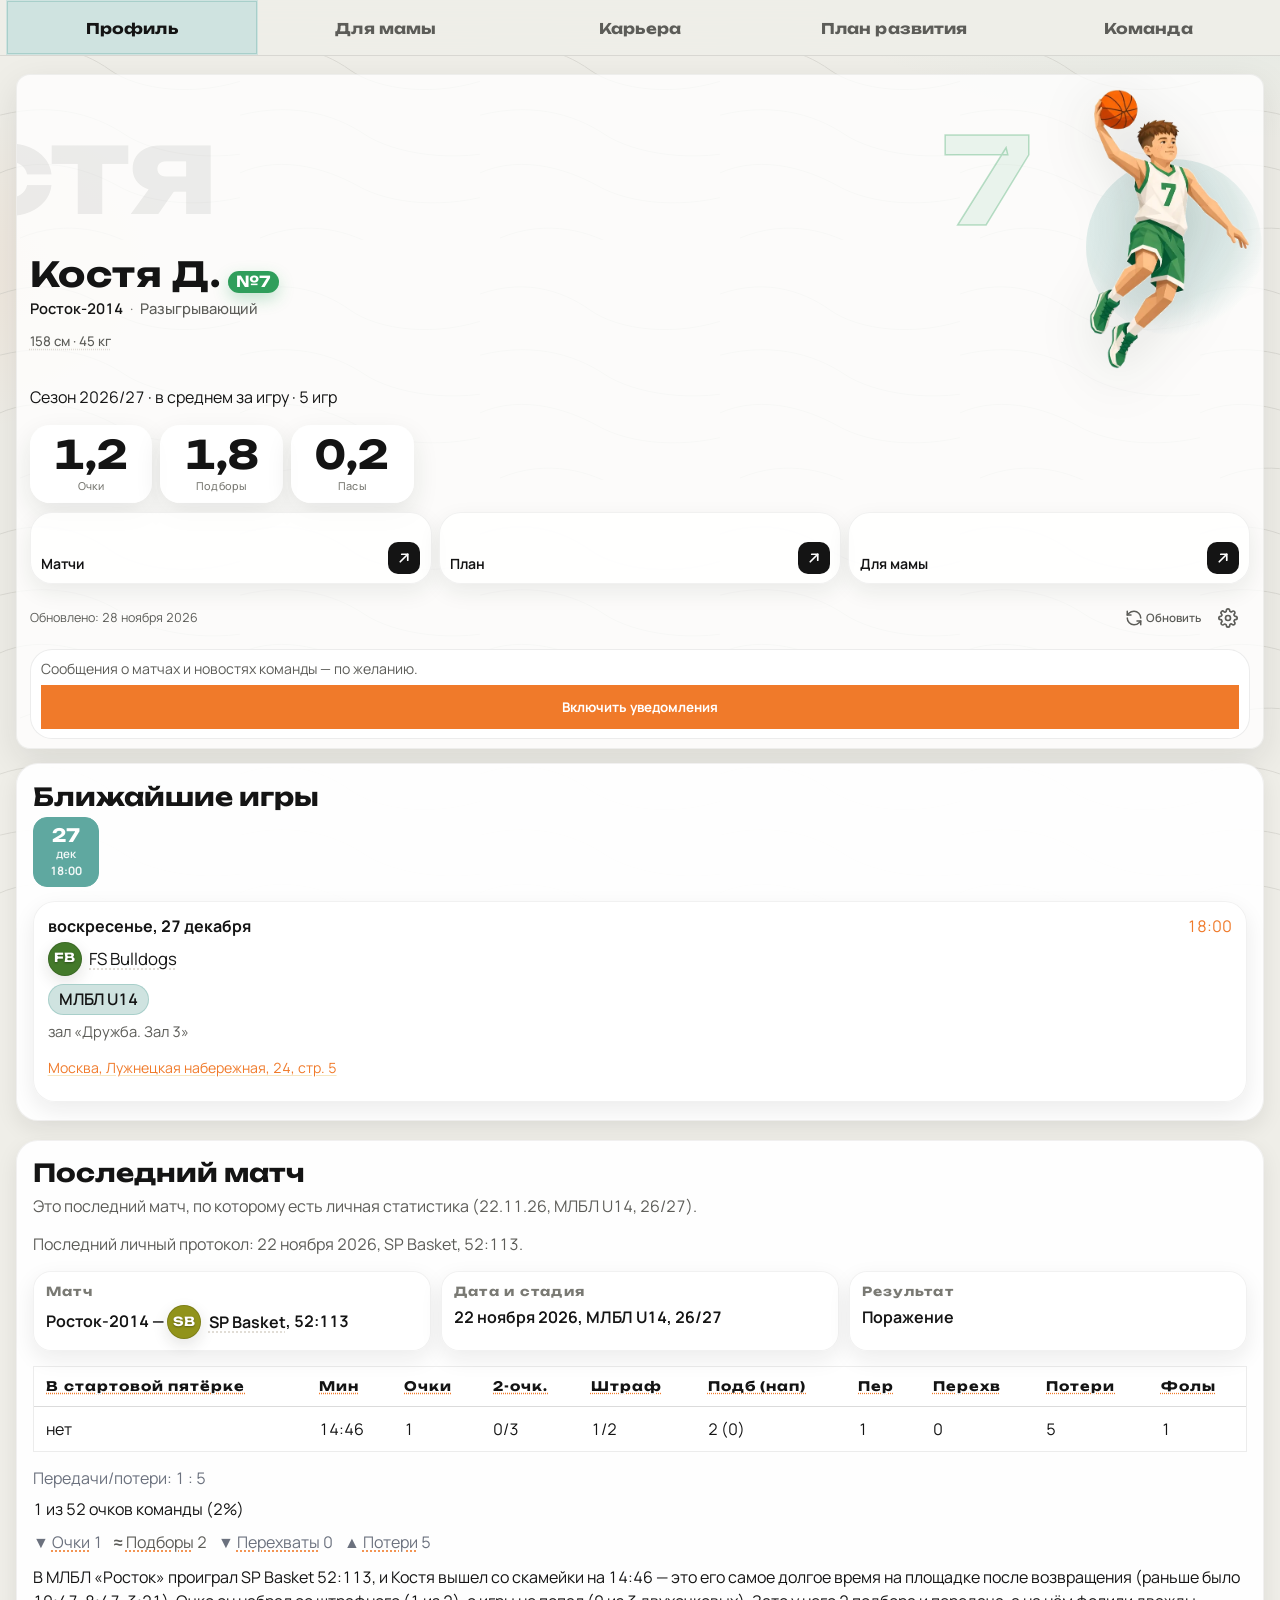
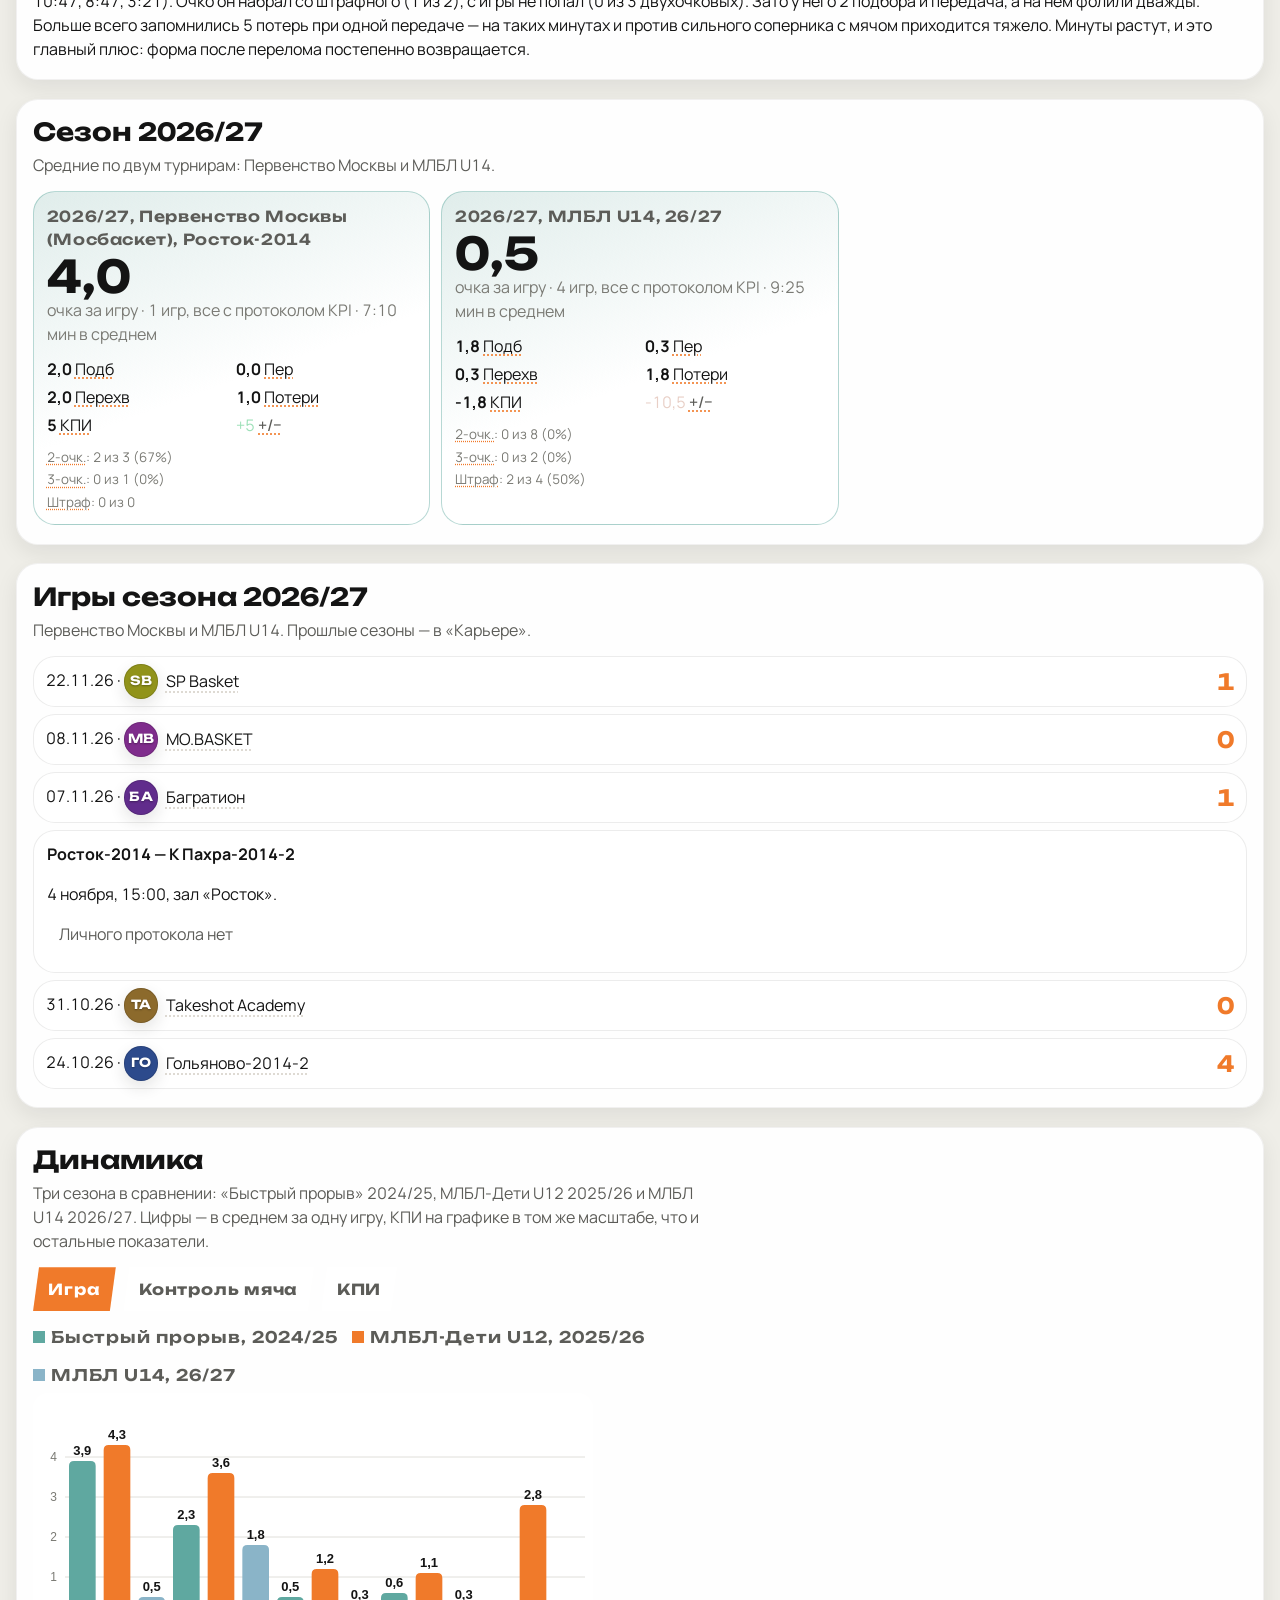
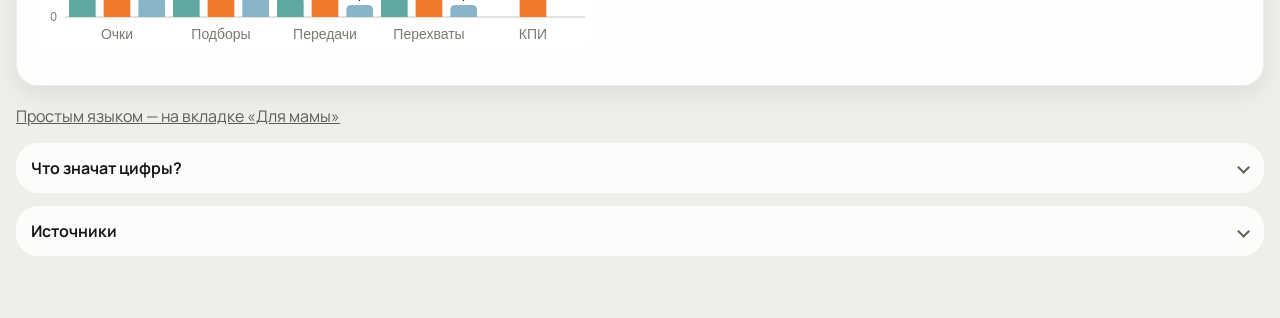
==== index.html @ 14287d19 "Правки карточки соперника: дедуп H2H, счёт общих соперников, UI сравнения Co-authored-by: workjobdub" ====
<!DOCTYPE html>
<html lang="ru">
<head>
  <meta charset="utf-8">
  <meta name="viewport" content="width=device-width, initial-scale=1">
  <meta name="description" content="Костя Д., разыгрывающий «Ростка-2014»: последний матч, сезон 2026/27 и статистика.">
  <meta name="theme-color" content="#efeee8">
  <link rel="manifest" href="manifest.json?v=2026-11-23-01">
  <link rel="icon" href="favicon.svg?v=2026-11-23-01" type="image/svg+xml">
  <link rel="icon" href="icon-v3-192.png?v=2026-11-23-01" type="image/png" sizes="192x192">
  <link rel="apple-touch-icon" href="apple-touch-icon-v3-180.png?v=2026-11-23-01">
  <meta name="mobile-web-app-capable" content="yes">
  <title>Костя Д. — профиль</title>
  <link rel="preload" href="fonts/fonts.css?v=2026-11-28-18" as="style">
  <link rel="stylesheet" href="fonts/fonts.css?v=2026-11-28-18">
  <link rel="stylesheet" href="styles.css?v=2026-11-28-18">
</head>
<body data-page="profile">
  <a class="skip" href="#content">К содержанию</a>
  <header class="topbar">
    <nav class="modes modes--pages" aria-label="Страницы">
      <a href="index.html" aria-current="page">Профиль</a>
      <a href="mama.html">Для мамы</a>
      <a href="career.html">Карьера</a>
      <a href="development.html">План развития</a>
      <a href="team.html">Команда</a>
    </nav>
  </header>
  <nav id="nav" aria-label="Разделы" hidden></nav>
  <main id="content">
    <p id="load-state" class="load-state">Загрузка…</p>
    <div id="app" class="wrap" hidden></div>
  </main>
  <nav class="tabbar tabbar--five" aria-label="Страницы">
    <a href="index.html" aria-current="page">
      <svg viewBox="0 0 24 24" aria-hidden="true"><circle cx="12" cy="8" r="3.25"></circle><path d="M5 19.2c1.35-3.1 3.7-4.6 7-4.6s5.65 1.5 7 4.6"></path></svg>
      <span>Профиль</span>
    </a>
    <a href="mama.html">
      <svg viewBox="0 0 24 24" aria-hidden="true"><path d="M12 19.2 10.9 18C6.4 14 3.8 11.6 3.8 8.7 3.8 6.4 5.6 4.6 7.9 4.6c1.3 0 2.6.6 3.4 1.6.8-1 2.1-1.6 3.4-1.6 2.3 0 4.1 1.8 4.1 4.1 0 2.9-2.6 5.3-7.1 9.3L12 19.2z"></path></svg>
      <span>Для мамы</span>
    </a>
    <a href="career.html">
      <svg viewBox="0 0 24 24" aria-hidden="true"><path d="M4 19V5"></path><path d="M4 19h16"></path><path d="M8 15.2 11.1 12l2.5 2.1L19 8.2"></path></svg>
      <span>Карьера</span>
    </a>
    <a href="development.html">
      <svg viewBox="0 0 24 24" aria-hidden="true"><path d="M4 20V4"></path><path d="M4 20h16"></path><path d="M8 17 12 6l4 11"></path><path d="M10.5 12h3"></path></svg>
      <span>План</span>
    </a>
    <a href="team.html">
      <svg viewBox="0 0 24 24" aria-hidden="true"><circle cx="9" cy="8" r="2.5"></circle><circle cx="16.2" cy="9" r="2"></circle><path d="M3.8 18.6c.9-2.5 2.7-3.7 5.2-3.7s4.3 1.2 5.2 3.7"></path><path d="M14.2 14.8c1.5-.2 2.8.4 3.7 1.7"></path></svg>
      <span>Команда</span>
    </a>
  </nav>
  <button type="button" class="to-top" id="to-top" hidden>Наверх</button>
  <noscript>Чтобы собрать страницу из data.json, нужен JavaScript.</noscript>
  <script src="https://cdn.onesignal.com/sdks/web/v16/OneSignalSDK.page.js" defer></script>
  <script src="app.js?v=2026-11-28-18" defer></script>
</body>
</html>
---- fonts/fonts.css ----
/* Manrope + Unbounded — кириллица и латиница, локально для офлайна */
@font-face {
  font-family: "Manrope";
  font-style: normal;
  font-weight: 400 700;
  font-display: swap;
  src: url("./xn7gYHE41ni1AdIRggOxSuXd.woff2") format("woff2");
  unicode-range: U+0301, U+0400-045F, U+0490-0491, U+04B0-04B1, U+2116;
}

@font-face {
  font-family: "Manrope";
  font-style: normal;
  font-weight: 400 700;
  font-display: swap;
  src: url("./xn7gYHE41ni1AdIRggexSg.woff2") format("woff2");
  unicode-range: U+0000-00FF, U+0131, U+0152-0153, U+02BB-02BC, U+02C6, U+02DA, U+02DC, U+0304, U+0308, U+0329, U+2000-206F, U+20AC, U+2122, U+2191, U+2193, U+2212, U+2215, U+FEFF, U+FFFD;
}

@font-face {
  font-family: "Unbounded";
  font-style: normal;
  font-weight: 600 700;
  font-display: swap;
  src: url("./Yq6W-LOTXCb04q32xlpwv8ZfrxE.woff2") format("woff2");
  unicode-range: U+0301, U+0400-045F, U+0490-0491, U+04B0-04B1, U+2116;
}

@font-face {
  font-family: "Unbounded";
  font-style: normal;
  font-weight: 600 700;
  font-display: swap;
  src: url("./Yq6W-LOTXCb04q32xlpwu8Zf.woff2") format("woff2");
  unicode-range: U+0000-00FF, U+0131, U+0152-0153, U+02BB-02BC, U+02C6, U+02DA, U+02DC, U+0304, U+0308, U+0329, U+2000-206F, U+20AC, U+2122, U+2191, U+2193, U+2212, U+2215, U+FEFF, U+FFFD;
}
---- fonts/fonts.css ----
/* Manrope + Unbounded — кириллица и латиница, локально для офлайна */
@font-face {
  font-family: "Manrope";
  font-style: normal;
  font-weight: 400 700;
  font-display: swap;
  src: url("./xn7gYHE41ni1AdIRggOxSuXd.woff2") format("woff2");
  unicode-range: U+0301, U+0400-045F, U+0490-0491, U+04B0-04B1, U+2116;
}

@font-face {
  font-family: "Manrope";
  font-style: normal;
  font-weight: 400 700;
  font-display: swap;
  src: url("./xn7gYHE41ni1AdIRggexSg.woff2") format("woff2");
  unicode-range: U+0000-00FF, U+0131, U+0152-0153, U+02BB-02BC, U+02C6, U+02DA, U+02DC, U+0304, U+0308, U+0329, U+2000-206F, U+20AC, U+2122, U+2191, U+2193, U+2212, U+2215, U+FEFF, U+FFFD;
}

@font-face {
  font-family: "Unbounded";
  font-style: normal;
  font-weight: 600 700;
  font-display: swap;
  src: url("./Yq6W-LOTXCb04q32xlpwv8ZfrxE.woff2") format("woff2");
  unicode-range: U+0301, U+0400-045F, U+0490-0491, U+04B0-04B1, U+2116;
}

@font-face {
  font-family: "Unbounded";
  font-style: normal;
  font-weight: 600 700;
  font-display: swap;
  src: url("./Yq6W-LOTXCb04q32xlpwu8Zf.woff2") format("woff2");
  unicode-range: U+0000-00FF, U+0131, U+0152-0153, U+02BB-02BC, U+02C6, U+02DA, U+02DC, U+0304, U+0308, U+0329, U+2000-206F, U+20AC, U+2122, U+2191, U+2193, U+2212, U+2215, U+FEFF, U+FFFD;
}
---- styles.css ----
:root {
  --bg: #efeee8;
  --bg-2: #e6e5df;
  --ink: #141414;
  --muted: #5c5c58;
  --dim: #7a7a74;
  --line: rgba(20, 20, 20, 0.1);
  --card: rgba(255, 255, 255, 0.82);
  --card-2: rgba(255, 255, 255, 0.92);
  --teal: #5fa8a0;
  --teal-soft: #cfe3e0;
  --gold: #f07a2a;
  --gold-2: #f07a2a;
  --gold-deep: #d96818;
  --glow: rgba(240, 122, 42, 0.22);
  --silver: #8a8a84;
  --good: #2f9d7a;
  --work: #d64545;
  --bar: 44px;
  --nav-h: 44px;
  --tap: 44px;
  --sticky: var(--bar);
  --radius-sm: 10px;
  --radius-md: 14px;
  --radius-lg: 18px;
  --radius-pill: 999px;
  --display: "Unbounded", "Manrope", sans-serif;
  --font: "Manrope", system-ui, sans-serif;
  --cut: none;
  --ease-out: cubic-bezier(0.22, 1, 0.36, 1);
  --shadow-card: 0 12px 36px rgba(30, 30, 28, 0.1);
  --shadow-soft: 0 8px 22px rgba(30, 30, 28, 0.08);
  --glass: rgba(255, 255, 255, 0.78);
  --radius-xl: 22px;
}

* { box-sizing: border-box; }

html {
  scroll-behavior: smooth;
  scroll-padding-top: calc(var(--sticky) + 8px);
  background-color: var(--bg);
}

body {
  position: relative;
  z-index: 0;
  margin: 0;
  background-color: var(--bg);
  color: var(--ink);
  font-family: var(--font);
  font-size: 16px;
  font-variant-numeric: tabular-nums;
  line-height: 1.5;
}

::selection { background: rgba(95, 168, 160, 0.35); }

:focus-visible {
  outline: 2px solid var(--gold);
  outline-offset: 2px;
}

.skip {
  position: absolute;
  width: 1px;
  height: 1px;
  padding: 0;
  margin: -1px;
  overflow: hidden;
  clip: rect(0, 0, 0, 0);
  white-space: nowrap;
  border: 0;
}

.skip:focus {
  left: 0.6rem;
  top: 0.6rem;
  width: auto;
  height: auto;
  margin: 0;
  clip: auto;
  overflow: visible;
  background: #111;
  color: var(--ink);
  padding: 0.4rem 0.7rem;
  z-index: 40;
}

.topbar {
  position: sticky;
  top: 0;
  z-index: 30;
  display: flex;
  align-items: stretch;
  justify-content: stretch;
  flex-wrap: nowrap;
  gap: 0;
  height: var(--bar);
  min-height: var(--bar);
  padding: 0 0.35rem;
  background: rgba(239, 238, 232, 0.94);
  border-bottom: 1px solid var(--line);
  transition: transform 180ms ease;
}

.topbar.is-hidden { transform: translateY(-100%); }

.brand {
  display: inline-flex;
  align-items: center;
  align-self: stretch;
  gap: 0.35rem;
  flex: 1 1 auto;
  min-width: 0;
  color: var(--ink);
  font-family: var(--display);
  font-size: 0.95rem;
  font-weight: 700;
  letter-spacing: 0.03em;
  text-decoration: none;
  text-transform: none;
  white-space: nowrap;
}

#brand-name {
  overflow: hidden;
  text-overflow: ellipsis;
}

.brand-logo {
  height: 2.15rem;
  width: auto;
  max-width: min(9.5rem, 46vw);
  flex: 0 0 auto;
  display: block;
  object-fit: contain;
}

.player-logo {
  flex: 0 0 auto;
  align-self: flex-start;
}

.player-logo img {
  display: block;
  width: min(11.5rem, 72vw);
  height: auto;
  object-fit: contain;
}

.modes {
  display: flex;
  flex: 0 0 auto;
  gap: 0.3rem;
}

.modes--pages {
  flex: 1 1 auto;
  width: 100%;
  min-width: 0;
  gap: 0.12rem;
}

.modes a {
  color: var(--muted);
  font-family: var(--display);
  font-size: 0.85rem;
  font-weight: 700;
  letter-spacing: 0.03em;
  line-height: var(--bar);
  text-decoration: none;
  text-transform: none;
  display: block;
  min-width: var(--tap);
  padding: 0 0.38rem;
  text-align: center;
  white-space: nowrap;
  border: 1px solid transparent;
}

.modes a[aria-current="page"] {
  color: #1a1408;
  background: linear-gradient(180deg, #f6e2a8, #d7a441);
  clip-path: polygon(8px 0, 100% 0, calc(100% - 8px) 100%, 0 100%);
}

.modes.modes--pages a {
  flex: 1 1 0;
  min-width: 0;
  padding: 0 0.1rem;
  font-size: clamp(0.62rem, 2.85vw, 0.85rem);
  letter-spacing: 0.01em;
  overflow: hidden;
  text-overflow: ellipsis;
}

#nav {
  position: sticky;
  top: var(--bar);
  z-index: 25;
  display: flex;
  gap: 0.1rem;
  height: 0;
  min-height: 0;
  min-width: 0;
  padding: 0 0.35rem;
  overflow: hidden;
  opacity: 0;
  pointer-events: none;
  background: rgba(7, 8, 12, 0.94);
  border-bottom: 0 solid var(--line);
  scrollbar-width: none;
  mask-image: linear-gradient(90deg, transparent, #000 14px, #000 calc(100% - 14px), transparent);
  transition: height 180ms ease, opacity 180ms ease;
}

#nav.is-shown {
  height: var(--nav-h);
  opacity: 1;
  pointer-events: auto;
  overflow-x: auto;
  border-bottom-width: 1px;
}

body.header-hidden #nav.is-shown { top: 0; }

#nav[hidden] { display: none !important; }

#nav::-webkit-scrollbar { display: none; }

#nav a {
  flex: 0 0 auto;
  color: var(--dim);
  text-decoration: none;
  font-family: var(--display);
  font-size: 0.85rem;
  font-weight: 600;
  letter-spacing: 0.04em;
  line-height: var(--nav-h);
  min-height: var(--nav-h);
  text-transform: none;
  padding: 0 0.45rem;
}

#nav a:hover { color: var(--ink); }

#nav a.active {
  color: var(--gold-2);
  box-shadow: inset 0 -2px 0 var(--gold);
}

.wrap {
  max-width: 1100px;
  margin: 0 auto;
  padding: 1.1rem 1rem 3rem;
}

.load-state {
  max-width: 1100px;
  margin: 2rem auto;
  padding: 0 1rem;
  color: var(--muted);
}

.load-state.error { color: #ffb089; }

.load-state[hidden] {
  display: none !important;
}

.player-card {
  position: relative;
  margin-bottom: 0.9rem;
  padding: 1.35rem 1.25rem 1.25rem;
  background:
    linear-gradient(135deg, rgba(232, 184, 74, 0.16), transparent 32%),
    linear-gradient(180deg, #232833 0%, #12151c 100%);
  border: 1px solid var(--line);
  clip-path: var(--cut);
  box-shadow: 0 18px 40px rgba(0, 0, 0, 0.35);
}

.kicker {
  margin: 0 0 0.7rem;
  color: var(--gold-2);
  font-family: var(--display);
  font-size: 0.85rem;
  font-weight: 700;
  letter-spacing: 0.16em;
  text-transform: none;
}

.player-card-main {
  display: flex;
  align-items: center;
  gap: 1.15rem;
}

.shield {
  flex: 0 0 auto;
  width: 6.4rem;
  min-height: 7.1rem;
  display: flex;
  flex-direction: column;
  align-items: center;
  justify-content: center;
  padding: 0.6rem 0.4rem;
  background:
    radial-gradient(circle at 50% 0%, rgba(243, 217, 138, 0.45), transparent 55%),
    linear-gradient(180deg, #3a311c, #17140e 70%);
  border: 1px solid var(--gold);
  clip-path: polygon(50% 0, 100% 16%, 100% 78%, 50% 100%, 0 78%, 0 16%);
}

.shield strong {
  font-family: var(--display);
  font-size: 2.7rem;
  line-height: 0.85;
  letter-spacing: -0.03em;
  color: var(--gold-2);
}

.shield em {
  margin-top: 0.35rem;
  color: var(--muted);
  font-family: var(--display);
  font-size: 0.78rem;
  font-style: normal;
  font-weight: 700;
  letter-spacing: 0.08em;
  text-transform: none;
  text-align: center;
}

.player-card h1,
.block h2,
.meter-block h3,
.panel h3,
.season-card p,
.kpi span {
  font-family: var(--display);
}

.player-card h1 {
  margin: 0 0 0.35rem;
  font-size: clamp(2.6rem, 8vw, 4.6rem);
  line-height: 0.9;
  letter-spacing: 0.02em;
  text-transform: none;
}

.hero-meta {
  display: flex;
  flex-wrap: wrap;
  align-items: center;
  gap: 0.6rem;
  margin: 0 0 0.7rem;
}

.chip {
  display: inline-flex;
  padding: 0.15rem 0.65rem;
  background: linear-gradient(180deg, #f6e2a8, #d7a441);
  color: #1a1408;
  font-family: var(--display);
  font-weight: 700;
  letter-spacing: 0.06em;
  text-transform: none;
  clip-path: polygon(8px 0, 100% 0, calc(100% - 8px) 100%, 0 100%);
}

.pos {
  color: var(--gold-2);
  font-family: var(--display);
  font-weight: 700;
  letter-spacing: 0.08em;
  text-transform: none;
}

.summary { margin: 0; max-width: 40rem; color: var(--muted); }

.card-link {
  display: flex;
  flex-wrap: wrap;
  gap: 0.35rem 1rem;
  margin: 0.85rem 0 0;
}

.card-link a,
.source-card {
  color: var(--gold-2);
}

.card-link a {
  display: inline-flex;
  align-items: center;
  min-height: var(--tap);
  font-family: var(--display);
  font-weight: 700;
  letter-spacing: 0.08em;
  text-decoration: none;
  text-transform: none;
}

.card-link a:hover,
.card-link button:hover { color: white; }

.card-link button {
  display: inline-flex;
  align-items: center;
  min-height: var(--tap);
  padding: 0;
  border: 0;
  background: transparent;
  color: var(--gold-2);
  font-family: var(--display);
  font-weight: 700;
  letter-spacing: 0.08em;
  text-transform: none;
  cursor: pointer;
}

.block {
  margin: 0.85rem 0;
  padding: 1.05rem 1rem 1.15rem;
  background: linear-gradient(180deg, rgba(255, 255, 255, 0.025), transparent 30%), var(--card);
  border: 1px solid rgba(232, 184, 74, 0.16);
  clip-path: var(--cut);
  scroll-margin-top: calc(var(--sticky) + 8px);
}

.block h2 {
  display: flex;
  align-items: center;
  gap: 0.5rem;
  margin: 0 0 0.35rem;
  font-size: 1.55rem;
  font-weight: 700;
  letter-spacing: 0.06em;
  line-height: 1;
  text-transform: none;
}

.block h2::before {
  content: "";
  width: 0.45rem;
  height: 1rem;
  background: var(--gold);
  clip-path: polygon(0 0, 100% 0, 70% 100%, 0 100%);
}

.caption { margin: 0 0 0.9rem; color: var(--muted); }

.facts,
.bio-strip {
  display: grid;
  grid-template-columns: repeat(auto-fit, minmax(210px, 1fr));
  gap: 0.6rem;
  margin: 0 0 0.9rem;
  padding: 0;
  list-style: none;
}

.fact,
.bio-strip li {
  min-width: 0;
  margin: 0;
  padding: 0.7rem 0.75rem;
  background: rgba(255, 255, 255, 0.94);
  border: 1px solid rgba(20, 20, 20, 0.06);
  border-radius: 18px;
  box-shadow: var(--shadow-soft);
}

.fact dd,
.bio-strip strong { overflow-wrap: break-word; }

@media (max-width: 600px) {
  .facts,
  .bio-strip {
    grid-template-columns: 1fr 1fr;
    gap: 0.45rem;
  }

  .fact.is-wide,
  .bio-strip li.is-wide {
    grid-column: 1 / -1;
  }
}

.fact dt,
.bio-strip span,
.kpi span,
.season-card span,
.season-card small {
  color: var(--dim);
}

.fact dt,
.bio-strip span {
  display: block;
  margin: 0 0 0.2rem;
  font-family: var(--display);
  font-size: 0.78rem;
  font-weight: 700;
  letter-spacing: 0.1em;
  text-transform: none;
}

.fact dd,
.bio-strip strong {
  margin: 0.15rem 0 0;
  color: var(--ink);
  font-weight: 650;
}

.prose p { margin: 0.7rem 0 0; }

.kpi-grid {
  display: grid;
  grid-template-columns: repeat(4, 1fr);
  gap: 0.65rem;
}

.kpi {
  min-height: 8.2rem;
  padding: 0.85rem 0.8rem 0.75rem;
  background: rgba(255, 255, 255, 0.94);
  border: 1px solid rgba(20, 20, 20, 0.06);
  border-radius: var(--radius-xl);
  box-shadow: var(--shadow-soft);
}

.kpi b {
  display: block;
  color: var(--ink);
  font-family: var(--display);
  font-size: 2.7rem;
  font-weight: 700;
  line-height: 0.85;
  letter-spacing: -0.03em;
}

.kpi span {
  display: block;
  margin-top: 0.45rem;
  font-size: 0.78rem;
  font-weight: 700;
  letter-spacing: 0.1em;
  text-transform: none;
}

.kpi small {
  display: block;
  margin-top: 0.35rem;
  color: var(--muted);
  font-size: 0.82rem;
}

.season-grid {
  display: grid;
  grid-template-columns: repeat(3, 1fr);
  gap: 0.7rem;
}

.meter-grid {
  display: grid;
  grid-template-columns: 1fr 1fr;
  gap: 0.7rem;
}

.season-card {
  padding: 0.85rem 0.8rem;
  background: rgba(255, 255, 255, 0.94);
  border: 1px solid rgba(20, 20, 20, 0.06);
}

.season-card.is-current { border-color: var(--gold); }

.season-card p {
  margin: 0;
  color: var(--muted);
  font-size: 0.95rem;
  letter-spacing: 0.04em;
  text-transform: none;
}

.season-card strong {
  display: block;
  margin: 0.35rem 0 0.15rem;
  color: var(--gold-2);
  font-family: var(--display);
  font-size: 2.8rem;
  line-height: 0.85;
}

.season-card ul {
  display: grid;
  grid-template-columns: 1fr 1fr;
  gap: 0.25rem 0.6rem;
  margin: 0.7rem 0;
  padding: 0;
  list-style: none;
}

.season-card li b { color: var(--ink); }

.season-card small { display: block; line-height: 1.35; }

.meter-block {
  padding: 0.75rem 0.75rem 0.85rem;
  background: rgba(255, 255, 255, 0.94);
  border: 1px solid rgba(20, 20, 20, 0.06);
}

.meter-block h3 {
  margin: 0 0 0.55rem;
  font-size: 1rem;
  letter-spacing: 0.1em;
  text-transform: none;
}

.meter-line {
  display: grid;
  grid-template-columns: minmax(0, 1.4fr) minmax(0, 1.6fr) auto;
  gap: 0.4rem;
  align-items: center;
  margin: 0.35rem 0;
  font-size: 0.78rem;
}

.meter-line span:first-child {
  color: var(--muted);
  overflow: hidden;
  text-overflow: ellipsis;
  white-space: nowrap;
}

.meter {
  height: 0.45rem;
  background: #2a2f3a;
}

.meter span {
  display: block;
  height: 100%;
  background: linear-gradient(90deg, #8d93a1, #d5d8e0);
}

.meter.is-current span { background: linear-gradient(90deg, #a97828, var(--gold-2)); }

.meter-line b {
  min-width: 2.2rem;
  color: var(--gold-2);
  font-family: var(--display);
  font-size: 1rem;
  text-align: right;
}

.table-scroll,
.chart-scroll {
  max-width: 100%;
  overflow-x: auto;
  margin: 0.2rem 0 0.85rem;
  -webkit-overflow-scrolling: touch;
}

.table-scroll {
  border: 1px solid rgba(232, 184, 74, 0.16);
}

table {
  width: max-content;
  min-width: 100%;
  border-collapse: collapse;
}

th,
td {
  padding: 0.62rem 0.78rem;
  border-bottom: 1px solid rgba(20, 20, 20, 0.08);
  text-align: left;
  white-space: nowrap;
  font-variant-numeric: tabular-nums;
}

th {
  background: rgba(255, 255, 255, 0.94);
  color: var(--ink);
  font-family: var(--display);
  font-size: 0.82rem;
  font-weight: 700;
  letter-spacing: 0.08em;
  text-transform: none;
}

tbody tr:last-child td { border-bottom: 0; }

tbody tr:nth-child(even):not(.highlight) { background: rgba(95, 168, 160, 0.06); }

tbody tr.highlight {
  background: rgba(232, 184, 74, 0.12);
  font-weight: 700;
}

tbody tr.highlight td:first-child { box-shadow: inset 3px 0 0 var(--gold); }

tbody tr:hover { background: rgba(95, 168, 160, 0.08); }

.match-list { display: grid; gap: 0.65rem; margin-bottom: 0.95rem; }

.match-row {
  display: flex;
  justify-content: space-between;
  align-items: center;
  gap: 0.8rem;
  padding: 0.85rem 0.95rem;
  border: 1px solid var(--line);
  background: rgba(255, 255, 255, 0.94);
}

.match-row h3 {
  margin: 0;
  font-family: var(--display);
  font-size: 1.25rem;
  font-weight: 700;
  letter-spacing: 0.03em;
  text-transform: none;
}

.match-row p { margin: 0.15rem 0 0; color: var(--muted); }

.status {
  flex: 0 0 auto;
  padding: 0.28rem 0.6rem;
  border: 1px solid var(--line);
  color: var(--gold-2);
  font-family: var(--display);
  font-size: 0.85rem;
  font-weight: 700;
  letter-spacing: 0.06em;
  text-transform: none;
}

.segmented {
  display: flex;
  flex-wrap: nowrap;
  gap: 0.5rem;
  max-width: 100%;
  margin: 0.2rem 0 0.85rem;
  overflow-x: auto;
  scroll-snap-type: x mandatory;
  scrollbar-width: none;
  -webkit-overflow-scrolling: touch;
}

.segmented::-webkit-scrollbar { display: none; }

.segmented button {
  border: 1px solid rgba(255, 255, 255, 0.08);
  background: rgba(255, 255, 255, 0.94);
  color: var(--muted);
  font-family: var(--display);
  font-size: 0.95rem;
  font-weight: 700;
  letter-spacing: 0.05em;
  text-transform: none;
  min-height: var(--tap);
  padding: 0 0.9rem;
  cursor: pointer;
  flex: 0 0 auto;
  scroll-snap-align: start;
}

.segmented button[aria-pressed="true"] {
  border-color: var(--gold);
  background: linear-gradient(180deg, rgba(243, 217, 138, 0.2), rgba(232, 184, 74, 0.05));
  color: var(--gold-2);
}

.chart-scroll svg {
  display: block;
  width: auto;
  max-width: 100%;
  height: auto;
  font-variant-numeric: tabular-nums;
}

.chart-scroll svg.groups { max-width: 560px; }

.legend {
  display: flex;
  flex-wrap: wrap;
  gap: 0.9rem;
  margin: 0 0 0.35rem;
  padding: 0;
  list-style: none;
  color: var(--muted);
  font-family: var(--display);
  letter-spacing: 0.06em;
  text-transform: none;
}

.legend li { display: inline-flex; align-items: center; gap: 0.35rem; }

.swatch { width: 0.75rem; height: 0.75rem; }

.split {
  display: grid;
  grid-template-columns: 1fr 1fr;
  gap: 0.75rem;
}

.panel {
  margin: 0;
  padding: 0.9rem 0.95rem 0.75rem;
  border: 1px solid transparent;
}

.panel.good {
  background: rgba(207, 227, 224, 0.55);
  border-color: rgba(95, 168, 160, 0.35);
  border-radius: var(--radius-xl);
  color: var(--ink);
}

.panel.work {
  background: rgba(255, 237, 220, 0.78);
  border-color: rgba(240, 122, 42, 0.28);
  border-radius: var(--radius-xl);
  color: var(--ink);
}

.panel h3 {
  margin: 0 0 0.45rem;
  font-size: 1.15rem;
  letter-spacing: 0.08em;
  text-transform: none;
}

.panel.good h3 { color: var(--good); }

.panel.work h3 { color: var(--work); }

.panel ul,
.badges { margin: 0; padding: 0; list-style: none; }

.panel li,
.badges li {
  position: relative;
  margin: 0.45rem 0;
  padding-left: 1rem;
  overflow-wrap: break-word;
  color: var(--ink);
}

.panel li::before,
.badges li::before {
  content: "";
  position: absolute;
  left: 0;
  top: 0.55rem;
  width: 0.4rem;
  height: 0.4rem;
  background: var(--good);
  transform: rotate(45deg);
}

.panel.work li::before,
.panel.work .badges li::before { background: var(--work); }

.callout {
  margin-top: 0.85rem;
  padding: 0.9rem 1rem;
  border-left: 3px solid var(--gold);
  background: rgba(232, 184, 74, 0.08);
}

.callout-lead {
  margin: 0 0 0.75rem;
  padding: 0.75rem 0.9rem;
  color: var(--muted);
  font-family: var(--font);
  font-size: 0.95rem;
  font-weight: 400;
  line-height: 1.45;
  letter-spacing: 0;
  text-transform: none;
  background: rgba(255, 237, 220, 0.65);
  border: 1px solid rgba(240, 122, 42, 0.18);
  border-radius: 16px;
}

.callout p:last-child { margin: 0; }

.callout p + p { margin-top: 0.45rem; }

.player-card .callout { margin-top: 1rem; }

.reviews { display: grid; gap: 0.65rem; margin-bottom: 0.65rem; }

.review {
  padding: 0.85rem 0.95rem;
  background: rgba(255, 255, 255, 0.94);
  border-left: 3px solid var(--gold);
}

.review h3 {
  margin: 0;
  font-family: var(--display);
  font-size: 1.28rem;
  letter-spacing: 0.03em;
  text-transform: none;
}

.review p { margin: 0.4rem 0 0; }

.plus span {
  color: var(--good);
  font-weight: 700;
}

.news-links {
  display: flex;
  flex-wrap: wrap;
  gap: 0.35rem 1rem;
  margin: 0 0 0.85rem;
}

.news-links a,
.news-card a {
  display: inline-flex;
  align-items: center;
  min-height: var(--tap);
  color: var(--gold-2);
  font-family: var(--display);
  font-weight: 700;
  letter-spacing: 0.06em;
  text-decoration: none;
  text-transform: none;
}

.news-links a:hover,
.news-card a:hover { color: white; }

.news-list { display: grid; gap: 0.65rem; }

.news-card {
  padding: 0.9rem 0.95rem;
  background: rgba(255, 255, 255, 0.94);
  border: 1px solid rgba(20, 20, 20, 0.06);
}

.news-meta {
  display: flex;
  flex-wrap: wrap;
  align-items: center;
  gap: 0.55rem;
  margin: 0;
  color: var(--dim);
  font-size: 0.88rem;
}

.tag {
  display: inline-block;
  padding: 0.05rem 0.45rem;
  background: rgba(232, 184, 74, 0.16);
  color: var(--gold-2);
  font-family: var(--display);
  font-size: 0.78rem;
  font-weight: 700;
  letter-spacing: 0.08em;
  text-transform: none;
}

.news-card h3 {
  margin: 0.4rem 0 0.2rem;
  font-family: var(--display);
  font-size: 1.4rem;
  letter-spacing: 0.03em;
  text-transform: none;
}

.news-card p { margin: 0.35rem 0 0; }

.news-card a { margin-top: 0.35rem; }

#news .segmented { margin-bottom: 0.8rem; }

.sources {
  display: grid;
  grid-template-columns: repeat(auto-fit, minmax(230px, 1fr));
  gap: 0.7rem;
}

.source-card {
  display: flex;
  flex-direction: column;
  gap: 0.25rem;
  padding: 0.9rem 0.95rem;
  border: 1px solid var(--line);
  color: inherit;
  text-decoration: none;
  background: rgba(255, 255, 255, 0.94);
}

.source-card:hover { border-color: var(--gold); }

.source-card strong {
  font-family: var(--display);
  letter-spacing: 0.03em;
  text-transform: none;
}

.source-card span { color: var(--dim); font-size: 0.86rem; }

#content {
  touch-action: pan-y;
}

.to-top {
  position: fixed;
  z-index: 35;
  right: max(0.75rem, env(safe-area-inset-right));
  bottom: calc(0.75rem + env(safe-area-inset-bottom));
  min-height: var(--tap);
  padding: 0 0.85rem;
  border: 2px solid #f4efe4;
  background: #f4efe4;
  color: #12100c;
  font-family: var(--display);
  font-size: 0.85rem;
  font-weight: 700;
  letter-spacing: 0.06em;
  text-transform: none;
  cursor: pointer;
  box-shadow: 0 4px 14px rgba(0, 0, 0, 0.45);
}

.to-top:active {
  background: #e8b84a;
  border-color: #e8b84a;
  color: #0a0806;
}

.to-top:focus-visible {
  outline: 2px solid #f4efe4;
  outline-offset: 2px;
}

.to-top[hidden] { display: none; }

.sr-only {
  position: absolute;
  width: 1px;
  height: 1px;
  padding: 0;
  margin: -1px;
  overflow: hidden;
  clip: rect(0, 0, 0, 0);
  white-space: nowrap;
  border: 0;
}

@media (max-width: 900px) {
  .kpi-grid,
  .season-grid { grid-template-columns: 1fr 1fr; }
  .meter-grid { grid-template-columns: 1fr; }
}

@media (max-width: 720px) {
  .split,
  .kpi-grid,
  .season-grid { grid-template-columns: 1fr; }

  .player-card-main,
  .match-row {
    flex-direction: column;
    align-items: flex-start;
  }

  .meter-line { grid-template-columns: 1fr; }

  .meter-line b { text-align: left; }
}

@media (min-width: 721px) {
  :root {
    --bar: 56px;
    --nav-h: 40px;
    --sticky: 96px;
  }

  .topbar.is-hidden { transform: none; }

  .brand {
    flex: 0 1 auto;
    font-size: 1.15rem;
    letter-spacing: 0.06em;
  }

  .modes a {
    font-size: 0.95rem;
    letter-spacing: 0.06em;
    padding: 0 0.7rem;
  }

  .modes.modes--pages a {
    font-size: 0.92rem;
    padding: 0 0.45rem;
  }

  #nav a {
    font-size: 0.92rem;
    padding: 0 0.6rem;
  }
}

:root {
  --fire: #ff5a1f;
  --fire-2: #ffb21f;
  --ease-out: cubic-bezier(0.2, 0.8, 0.2, 1);
  --ease-slam: cubic-bezier(0.3, 1.45, 0.5, 1);
}

@view-transition { navigation: auto; }

.topbar { view-transition-name: topbar; }

#content {
  will-change: transform, opacity;
}

#content.page-exit-to-left {
  animation: tab-page-out-left 200ms var(--ease-out) forwards;
  pointer-events: none;
}

#content.page-exit-to-right {
  animation: tab-page-out-right 200ms var(--ease-out) forwards;
  pointer-events: none;
}

#content.page-enter-from-right {
  animation: tab-page-in-from-right 200ms var(--ease-out) both;
}

#content.page-enter-from-left {
  animation: tab-page-in-from-left 200ms var(--ease-out) both;
}

@keyframes tab-page-out-left {
  to { opacity: 0; transform: translateX(-32px); }
}

@keyframes tab-page-out-right {
  to { opacity: 0; transform: translateX(32px); }
}

@keyframes tab-page-in-from-right {
  from { opacity: 0; transform: translateX(32px); }
  to { opacity: 1; transform: none; }
}

@keyframes tab-page-in-from-left {
  from { opacity: 0; transform: translateX(-32px); }
  to { opacity: 1; transform: none; }
}

@media (prefers-reduced-motion: reduce) {
  #content.page-exit-to-left,
  #content.page-exit-to-right,
  #content.page-enter-from-right,
  #content.page-enter-from-left {
    animation: none;
  }
}

::view-transition-old(root) { animation: vt-out 220ms var(--ease-out) both; }
::view-transition-new(root) { animation: vt-in 380ms var(--ease-slam) both; }

@keyframes vt-out { to { opacity: 0; transform: translateX(-40px) skewX(8deg); } }
@keyframes vt-in { from { opacity: 0; transform: translateX(60px) skewX(-10deg); } }

body::before {
  content: "";
  position: fixed;
  inset: 0;
  z-index: -1;
  pointer-events: none;
  background-color: var(--bg);
  background-image:
    url("data:image/svg+xml,%3Csvg xmlns='http://www.w3.org/2000/svg' width='240' height='240' viewBox='0 0 240 240'%3E%3Cg fill='none' stroke='%23cbcac3' stroke-width='1' opacity='0.55'%3E%3Cpath d='M-10 58c50-22 92-8 120 12s86 28 140 8'/%3E%3Cpath d='M-10 118c58-18 104-4 134 16s92 30 146 14'/%3E%3Cpath d='M-10 178c44-26 96-10 128 8s88 24 142 6'/%3E%3Cpath d='M20 238c48-20 92-6 118 10s84 26 122 12'/%3E%3C/g%3E%3C/svg%3E"),
    radial-gradient(900px 380px at 100% -80px, rgba(95, 168, 160, 0.12), transparent 58%),
    radial-gradient(520px 280px at -10% 30%, rgba(240, 122, 42, 0.08), transparent 62%);
  background-size: 240px 240px, auto, auto;
}

.modes a { transition: color 180ms ease; }

.modes a[aria-current="page"] {
  position: relative;
  overflow: hidden;
  background: linear-gradient(100deg, #ffe08a, var(--gold) 45%, var(--fire-2));
}

.modes a[aria-current="page"]::after {
  content: "";
  position: absolute;
  top: 0;
  bottom: 0;
  left: 0;
  width: 42%;
  background: linear-gradient(90deg, transparent, rgba(255, 250, 230, 0.5), transparent);
  transform: translateX(-140%);
  animation: heat-slide 4s linear infinite;
  pointer-events: none;
}

@keyframes heat-slide { to { transform: translateX(340%); } }

#nav a { transition: color 180ms ease; }

#nav a.active {
  color: #fff3c4;
  box-shadow: none;
  background: linear-gradient(90deg, var(--fire), var(--fire-2)) bottom / 100% 2px no-repeat;
}

.player-card {
  overflow: hidden;
  isolation: isolate;
  border-color: rgba(255, 178, 31, 0.45);
  background:
    linear-gradient(115deg, transparent 58%, rgba(255, 90, 31, 0.2) 58% 60%, transparent 60% 63%, rgba(255, 178, 31, 0.14) 63% 64%, transparent 64%),
    linear-gradient(135deg, rgba(232, 184, 74, 0.2), transparent 38%),
    linear-gradient(180deg, rgba(255, 255, 255, 0.96), rgba(255, 255, 255, 0.92));
}

.player-card[data-number]::after {
  content: attr(data-number);
  position: absolute;
  z-index: -1;
  right: 3%;
  bottom: -0.2em;
  font-family: var(--display);
  font-size: clamp(11rem, 48vw, 21rem);
  font-weight: 700;
  line-height: 1;
  color: transparent;
  -webkit-text-stroke: 2px rgba(243, 217, 138, 0.14);
  transform: skewX(-10deg);
  pointer-events: none;
}

.player-card::before {
  content: "";
  position: absolute;
  inset: 0;
  z-index: -1;
  background: linear-gradient(105deg, transparent 35%, rgba(255, 244, 210, 0.16) 48%, transparent 60%);
  transform: translateX(-120%);
  pointer-events: none;
}

.jam .player-card::before { animation: sweep 1100ms 350ms var(--ease-out) both; }

@keyframes sweep { to { transform: translateX(120%); } }

.player-card h1 {
  display: inline-block;
  padding-right: 0.14em;
  color: transparent;
  background: linear-gradient(180deg, #fffaf0 0%, #ffe9a8 40%, var(--gold) 72%, #d9792a 100%);
  -webkit-background-clip: text;
  background-clip: text;
  filter: drop-shadow(3px 3px 0 rgba(255, 90, 31, 0.75)) drop-shadow(2px 3px 0 rgba(0, 0, 0, 0.85));
  transform: skewX(-9deg);
  transform-origin: 0 100%;
}

.jam .player-card h1 { animation: slam 620ms 120ms var(--ease-slam) backwards; }

@keyframes slam { from { opacity: 0; transform: scale(1.45) skewX(-9deg); } }

.jam .player-card .kicker,
.jam .player-card .hero-meta,
.jam .player-card .summary,
.jam .player-card .card-link,
.jam .player-card .callout {
  animation: rise 460ms var(--ease-out) backwards;
}

.jam .player-card .hero-meta { animation-delay: 380ms; }
.jam .player-card .summary { animation-delay: 460ms; }
.jam .player-card .card-link,
.jam .player-card .callout { animation-delay: 540ms; }

.chip { background: linear-gradient(100deg, #ffe08a, var(--gold) 50%, var(--fire-2)); }

.shield {
  background:
    radial-gradient(circle at 50% 0%, rgba(255, 220, 140, 0.55), transparent 55%),
    linear-gradient(180deg, #4a3a18, #17120a 72%);
}

.shield strong {
  font-size: 3.4rem;
  color: #fff1c2;
  text-shadow: 2px 2px 0 var(--fire), 4px 4px 0 rgba(0, 0, 0, 0.7);
}

.jam .shield { animation: shield-in 700ms var(--ease-slam) backwards; }

@keyframes shield-in { from { opacity: 0; transform: perspective(420px) rotateY(100deg) scale(0.6); } }

.ticker {
  overflow: hidden;
  margin: -0.35rem 0 0.9rem;
  padding: 0.45rem 0;
  background: linear-gradient(90deg, var(--fire), var(--fire-2) 50%, var(--gold));
  clip-path: polygon(10px 0, 100% 0, calc(100% - 10px) 100%, 0 100%);
  color: #1a0d04;
}

.ticker-track {
  display: flex;
  width: max-content;
  animation: marquee 26s linear infinite;
}

.ticker span {
  display: inline-block;
  padding: 0 0.9rem;
  font-family: var(--display);
  font-size: 0.95rem;
  font-weight: 700;
  letter-spacing: 0.08em;
  text-transform: none;
  white-space: nowrap;
  transform: skewX(-8deg);
}

.ticker span::before {
  content: "★";
  margin-right: 1.1rem;
  opacity: 0.55;
}

@keyframes marquee { to { transform: translateX(-50%); } }

.block {
  position: relative;
  border-color: rgba(232, 184, 74, 0.2);
}

.block::after {
  content: "";
  position: absolute;
  top: 0;
  left: 0;
  width: 42%;
  height: 3px;
  background: linear-gradient(90deg, var(--fire), var(--fire-2) 60%, transparent);
  transform-origin: 0 50%;
  pointer-events: none;
}

.block h2 {
  font-size: 1.75rem;
  color: #fff3d0;
  text-shadow: 2px 2px 0 rgba(255, 90, 31, 0.6), 3px 3px 0 rgba(0, 0, 0, 0.6);
  transform: skewX(-8deg);
  transform-origin: 0 100%;
}

.block h2::before {
  width: 0.5rem;
  height: 1.15rem;
  background: linear-gradient(180deg, var(--fire-2), var(--fire));
}

.jam .reveal:not(.in) { opacity: 0; }

.jam .reveal.in { animation: rise 460ms var(--ease-out) calc(var(--i, 0) * 55ms) backwards; }

@keyframes rise { from { opacity: 0; transform: translateY(12px); } }

.jam .block.in h2 { animation: h2-in 520ms var(--ease-slam) 80ms backwards; }

@keyframes h2-in { from { opacity: 0; transform: translateX(-24px) skewX(-22deg); } }

.jam .block.in::after { animation: stripe 700ms var(--ease-out) 120ms backwards; }

@keyframes stripe { from { transform: scaleX(0); } }

.kpi,
.season-card,
.news-card,
.review,
.source-card,
.meter-block {
  transition: transform 180ms var(--ease-out), border-color 180ms ease, background-color 180ms ease;
}

.kpi b {
  color: #fff1c2;
  text-shadow: 2px 2px 0 rgba(255, 90, 31, 0.65);
  transform-origin: 0 100%;
}

.season-card strong {
  color: #fff1c2;
  text-shadow: 2px 2px 0 rgba(255, 90, 31, 0.55);
  transform-origin: 0 100%;
}

.season-card.is-current {
  border-color: var(--fire-2);
  background: linear-gradient(160deg, rgba(207, 227, 224, 0.45), transparent 45%), rgba(255, 255, 255, 0.94);
}

.kpi b.is-landed,
.season-card strong.is-landed,
.shield strong.is-landed {
  animation: land 360ms var(--ease-slam);
}

@keyframes land { 40% { transform: scale(1.18) skewX(-6deg); } }

@media (hover: hover) {
  .kpi:hover,
  .season-card:hover,
  .news-card:hover,
  .review:hover,
  .source-card:hover,
  .meter-block:hover {
    transform: translateY(-3px);
    border-color: var(--fire-2);
  }
}

.kpi:active,
.season-card:active,
.news-card:active,
.review:active,
.source-card:active,
.meter-block:active {
  transform: scale(0.98);
  border-color: var(--fire-2);
}

.meter span { transform-origin: 0 50%; }

.meter.is-current span { background: linear-gradient(90deg, var(--fire), var(--fire-2) 55%, var(--gold-2)); }

.jam .meter-block.in .meter span { animation: meter-grow 600ms var(--ease-out) calc(var(--i, 0) * 55ms + 120ms) backwards; }

@keyframes meter-grow { from { transform: scaleX(0); } }

svg .bar {
  transform-box: fill-box;
  transform-origin: 50% 100%;
}

.jam .block:not(.in) svg .bar { transform: scaleY(0); }

.jam .block.in svg .bar { animation: grow 400ms var(--ease-slam) var(--d, 0ms) backwards; }

@keyframes grow { from { transform: scaleY(0); } }

.jam .block.in svg .bar-value { animation: fade 260ms ease var(--d, 0ms) backwards; }

@keyframes fade { from { opacity: 0; } }

svg .bar.is-fire { filter: drop-shadow(0 0 6px rgba(255, 110, 30, 0.75)); }

.jam svg .fire-label { animation: flicker 1.6s ease-in-out infinite; }

@keyframes flicker { 50% { opacity: 0.6; } }

svg .bar-hit { cursor: pointer; }

svg .bar-hit.is-picked { fill: rgba(243, 217, 138, 0.1); }

.chart-key { font-size: 0.8125rem; }

.swatch-fire { background: linear-gradient(0deg, var(--fire), var(--fire-2)); }

.swatch-mean {
  width: 1.1rem;
  height: 0;
  background: transparent;
  border-top: 2px dashed #f3d98a;
}

.chart-readout {
  min-height: 1.5em;
  margin: 0 0 0.85rem;
  color: var(--gold-2);
  font-size: 0.875rem;
}

.segmented button {
  transition: color 180ms ease, background 180ms ease, transform 180ms var(--ease-out);
  clip-path: polygon(6px 0, 100% 0, calc(100% - 6px) 100%, 0 100%);
}

.segmented button[aria-pressed="true"] {
  border-color: transparent;
  background: linear-gradient(100deg, var(--gold-2), var(--gold) 55%, var(--fire-2));
  color: #1a1006;
}

.segmented button:active { transform: scale(0.96); }

.jam .news-card { animation: pop 320ms var(--ease-slam) backwards; }

@keyframes pop { from { opacity: 0; transform: translateY(8px) scale(0.97); } }

.review {
  border-left: 3px solid var(--fire-2);
  background: linear-gradient(90deg, rgba(207, 227, 224, 0.35), transparent 40%), rgba(255, 255, 255, 0.94);
}

.callout {
  border-left-color: var(--fire-2);
  background: linear-gradient(90deg, rgba(255, 140, 40, 0.12), rgba(232, 184, 74, 0.05));
}

.to-top {
  clip-path: polygon(8px 0, 100% 0, calc(100% - 8px) 100%, 0 100%);
}

@media (max-width: 720px) {
  #nav.is-shown { top: 0; }

  .kpi-grid { grid-template-columns: 1fr 1fr; }

  .kpi {
    min-height: 7rem;
    padding: 0.75rem 0.7rem;
  }

  .kpi b { font-size: 2.3rem; }

  .kpi span { letter-spacing: 0.06em; }

  .player-card h1 { font-size: clamp(2.7rem, 13vw, 3.6rem); }

  .block h2 { font-size: 1.5rem; }
}

.only-phone { display: none; }

.hero-stats {
  display: grid;
  grid-template-columns: 1fr 1fr;
  gap: 0.45rem;
  max-width: 24rem;
  margin-top: 0.85rem;
}

.kpi-profile-grid {
  display: grid;
  grid-template-columns: repeat(3, minmax(0, 1fr));
  gap: 0.55rem;
  margin-top: 0.75rem;
}

@media (max-width: 599px) {
  .kpi-profile-grid {
    grid-template-columns: repeat(2, minmax(0, 1fr));
  }
}

.kpi-tile {
  padding: 0.65rem 0.7rem 0.75rem;
  background: rgba(255, 255, 255, 0.94);
  border: 1px solid rgba(20, 20, 20, 0.06);
}

.kpi-tile h3 {
  margin: 0;
  font-family: var(--display);
  font-size: 0.78rem;
  font-weight: 700;
  letter-spacing: 0.04em;
  text-transform: none;
  color: var(--dim);
}

.kpi-value {
  margin: 0.35rem 0 0;
  font-family: var(--display);
  font-size: 1.65rem;
  line-height: 1;
  color: var(--ink);
}

.kpi-was,
.kpi-team,
.kpi-split,
.kpi-scope,
.kpi-scope-headline {
  margin: 0.25rem 0 0;
  color: var(--muted);
  font-size: 0.82rem;
}

.kpi-delta.is-up { color: #7dffb0; }
.kpi-delta.is-down { color: #ff9b7d; }

.plus-minus.is-pos,
.meter.is-pos span { color: #9de0b8; }
.meter.is-pos span { background: rgba(125, 255, 176, 0.14); }
.plus-minus.is-neg { color: #e8cfc6; }
.meter.is-neg span {
  background: rgba(255, 155, 125, 0.16);
  color: #e8cfc6;
  box-shadow: inset 0 0 0 1px rgba(255, 155, 125, 0.28);
}
.plus-minus.is-even { color: var(--muted); }
.season-card .plus-minus-label { color: var(--muted); font-weight: 500; }

.kpi-hint {
  font-size: 0.72rem;
  vertical-align: super;
  margin-left: 0.15rem;
}

.kpi-match-badge {
  margin: 0.75rem 0;
  padding: 0.7rem 0.8rem;
  border: 1px solid rgba(255, 178, 31, 0.45);
  background: rgba(255, 178, 31, 0.08);
}

.kpi-match-title {
  margin: 0 0 0.35rem;
  font-family: var(--display);
  font-size: 1rem;
  font-weight: 700;
  color: #ffe6a8;
}

.match-mvp {
  display: inline-block;
  margin-left: 0.25rem;
  padding: 0.1rem 0.35rem;
  font-size: 0.72rem;
  font-weight: 700;
  color: #1a1408;
  background: linear-gradient(180deg, #f6e2a8, #d7a441);
  white-space: nowrap;
}

.hero-stat {
  padding: 0.4rem 0.6rem 0.5rem;
  background: rgba(0, 0, 0, 0.28);
  border: 1px solid rgba(255, 178, 31, 0.35);
}

.hero-stat b {
  display: block;
  font-family: var(--display);
  font-size: 2rem;
  line-height: 0.9;
  color: #fff1c2;
  text-shadow: 2px 2px 0 rgba(255, 90, 31, 0.55);
}

.hero-stat span {
  display: block;
  margin-top: 0.15rem;
  color: var(--dim);
  font-family: var(--display);
  font-size: 0.75rem;
  font-weight: 700;
  letter-spacing: 0.08em;
  text-transform: none;
}

.hero-sub,
.updated {
  margin: 0.4rem 0 0;
  color: var(--muted);
  font-size: 0.9rem;
}

.plaque {
  margin: 0 0 0.75rem;
  padding: 0.65rem 0.75rem;
  background: rgba(255, 90, 31, 0.12);
  border-left: 3px solid var(--fire-2);
  color: var(--gold-2);
  font-weight: 650;
}

.stat-cards {
  display: grid;
  grid-template-columns: 1fr 1fr;
  gap: 0.45rem;
  margin: 0 0 0.85rem;
}

.stat-card {
  min-width: 0;
  padding: 0.65rem 0.75rem;
  background: rgba(255, 255, 255, 0.94);
  border: 1px solid rgba(20, 20, 20, 0.06);
  border-radius: 18px;
  box-shadow: var(--shadow-soft);
}

.stat-card.is-wide { grid-column: 1 / -1; }

.stat-card b {
  display: block;
  overflow-wrap: break-word;
  font-family: var(--display);
  font-size: 1.35rem;
  line-height: 1.15;
  color: var(--ink);
}

.stat-card span {
  display: block;
  margin-top: 0.25rem;
  color: var(--dim);
  font-family: var(--display);
  font-size: 0.72rem;
  letter-spacing: 0.06em;
  text-transform: none;
}

.game-cards { gap: 0.45rem; }

.game-card {
  background: rgba(255, 255, 255, 0.94);
  border: 1px solid rgba(20, 20, 20, 0.06);
}

.game-card summary {
  display: flex;
  align-items: center;
  justify-content: space-between;
  gap: 0.6rem;
  min-height: var(--tap);
  padding: 0.35rem 0.75rem;
  cursor: pointer;
}

.game-card summary span { min-width: 0; }

.game-card summary b {
  flex: 0 0 auto;
  font-family: var(--display);
  font-size: 1.4rem;
  color: var(--gold-2);
}

.game-card dl {
  display: grid;
  grid-template-columns: 1fr 1fr;
  gap: 0.35rem 0.7rem;
  margin: 0;
  padding: 0 0.75rem 0.75rem;
}

.game-card dl > div { min-width: 0; }

.game-card dl > .is-wide { grid-column: 1 / -1; }

.game-card dt {
  color: var(--dim);
  font-family: var(--display);
  font-size: 0.72rem;
  letter-spacing: 0.06em;
  text-transform: none;
}

.game-card dd {
  margin: 0;
  overflow-wrap: break-word;
}

.table-scroll.standings th:first-child,
.table-scroll.standings td:first-child {
  position: sticky;
  left: 0;
  z-index: 1;
  min-width: 9.5rem;
  max-width: 11.5rem;
  background: var(--card);
  white-space: normal;
  box-shadow: 4px 0 6px rgba(0, 0, 0, 0.35);
}

.table-scroll.standings thead th:first-child {
  z-index: 2;
  background: rgba(255, 255, 255, 0.94);
}

.table-scroll.standings tbody tr:nth-child(even):not(.highlight) td:first-child {
  background: rgba(255, 255, 255, 0.94);
}

.table-scroll.standings tbody tr.highlight td:first-child {
  background: #2a2414;
}

.update-banner {
  position: fixed;
  z-index: 60;
  left: 0.75rem;
  right: 0.75rem;
  bottom: calc(4.4rem + env(safe-area-inset-bottom));
  display: flex;
  align-items: center;
  justify-content: space-between;
  gap: 0.75rem;
  padding: 0.45rem 0.55rem 0.45rem 0.9rem;
  background: rgba(255, 255, 255, 0.96);
  border: 1px solid rgba(20, 20, 20, 0.08);
  color: var(--ink);
  box-shadow: var(--shadow-soft);
}

.update-banner p {
  margin: 0;
  font-family: var(--display);
  letter-spacing: 0.06em;
  text-transform: none;
}

.notify p { margin: 0.35rem 0 0.8rem; }

.notify-options {
  display: grid;
  gap: 0.45rem;
  margin: 0 0 0.8rem;
}

.notify-options label {
  display: flex;
  align-items: center;
  gap: 0.65rem;
  min-height: var(--tap);
  cursor: pointer;
}

.notify-options input {
  width: 1.15rem;
  height: 1.15rem;
  accent-color: var(--gold);
}

.notify-actions {
  display: flex;
  flex-wrap: wrap;
  gap: 0.5rem;
}

.notify-actions button {
  min-height: var(--tap);
  padding: 0 0.95rem;
  border: 0;
  cursor: pointer;
  font-family: var(--display);
  font-weight: 700;
  letter-spacing: 0.05em;
  text-transform: none;
}

.notify-actions button.is-on {
  background: linear-gradient(100deg, var(--gold-2), var(--gold) 55%, var(--fire-2));
  color: #1a1006;
}

.notify-actions button.is-off {
  background: transparent;
  color: var(--gold-2);
  border: 1px solid var(--line);
}

.notify-note { margin: 0.55rem 0 0; color: var(--muted); }

.update-banner button {
  min-height: var(--tap);
  padding: 0 0.9rem;
  border: 0;
  background: linear-gradient(100deg, var(--gold-2), var(--gold) 55%, var(--fire-2));
  color: #1a1006;
  font-family: var(--display);
  font-weight: 700;
  letter-spacing: 0.06em;
  text-transform: none;
  cursor: pointer;
}

@media (max-width: 720px) {
  .only-desk { display: none !important; }
  .only-phone { display: block; }
  .stat-cards.only-phone,
  .game-cards.only-phone { display: grid; }

  .kpi small,
  .kpi span,
  .season-card small,
  .caption,
  .legend,
  .fact dt,
  .bio-strip span,
  .stat-card span,
  .game-card dt,
  .hero-stat span,
  .meter-line,
  .tag,
  .scroll-hint,
  .chart-readout {
    font-size: 0.875rem;
  }

  .fact dt,
  .bio-strip span,
  .stat-card span,
  .game-card dt,
  .hero-stat span,
  .tag,
  .kpi span,
  .meter-line {
    color: var(--muted);
  }

  .col-extra { display: none; }

  .table-scroll.standings {
    box-shadow: inset -14px 0 12px -12px rgba(0, 0, 0, 0.8);
  }
}

.term {
  color: inherit;
  text-decoration: underline dotted var(--gold);
  text-underline-offset: 0.18em;
  cursor: pointer;
}

.term-pop {
  position: fixed;
  z-index: 80;
  margin: 0;
  padding: 0.7rem 0.8rem;
  background: #ffffff;
  border: 1px solid rgba(20, 20, 20, 0.08);
  color: var(--ink);
  font-size: 0.95rem;
  line-height: 1.4;
  box-shadow: var(--shadow-soft);
  border-radius: 14px;
}

.badge {
  display: inline-block;
  margin-left: 0.35rem;
  padding: 0.08rem 0.4rem;
  background: #2a2f3a;
  color: var(--ink);
  font-family: var(--display);
  font-size: 0.78rem;
  font-weight: 700;
  letter-spacing: 0.04em;
  line-height: 1.2;
  text-transform: none;
  vertical-align: 0.1em;
}

.badge.is-win {
  background: var(--gold);
  color: #1a1006;
}

.badge.is-loss {
  background: #6b717e;
  color: #f4efe4;
}

.signals {
  display: flex;
  flex-wrap: wrap;
  gap: 0.35rem 0.7rem;
  margin: 0.55rem 0 0;
}

.signal b { font-family: var(--display); }

.signal.is-good,
.ratio.is-good { color: var(--gold-2); }

.signal.is-bad,
.ratio.is-bad { color: #6b717e; }

.signal.is-even { color: var(--muted); }

.ratio,
.share,
.game-review {
  margin: 0.45rem 0 0;
  overflow-wrap: break-word;
}

.game-card .game-review,
.game-card .ratio,
.game-card .share,
.game-card .signals,
.game-card .caption { padding: 0 0.75rem; }

.game-card .game-review { padding-bottom: 0.75rem; }

.review-fold td { padding-top: 0; }

.review-fold button {
  min-height: var(--tap);
  padding: 0;
  border: 0;
  background: transparent;
  color: var(--gold-2);
  font-family: var(--display);
  font-weight: 700;
  letter-spacing: 0.06em;
  text-transform: none;
  cursor: pointer;
}

.review-fold .game-review { margin: 0 0 0.75rem; }

.score-group { margin: 0 0 0.7rem; }

.score-group h3 {
  margin: 0 0 0.35rem;
  color: var(--gold-2);
  font-size: 0.95rem;
  letter-spacing: 0.08em;
  text-transform: none;
}

.season-card .shoot-lines {
  display: grid;
  gap: 0.28rem;
}

.shoot-lines span { display: block; }

.scroll-hint {
  margin: 0 0 0.4rem;
  color: var(--muted);
}

.glossary {
  display: grid;
  gap: 0.55rem;
}

.glossary-item {
  padding: 0.7rem 0.75rem;
  background: rgba(255, 255, 255, 0.94);
  border-left: 3px solid var(--gold);
}

.glossary-item h3 {
  margin: 0;
  color: var(--gold-2);
  font-size: 1.05rem;
}

.glossary-item p { margin: 0.3rem 0 0; }

.guard-list {
  margin: 0;
  padding-left: 1.1rem;
}

.guard-list li + li { margin-top: 0.4rem; }

.mama-group { margin-top: 1rem; }

.mama-group h3 {
  margin: 0 0 0.45rem;
  color: var(--gold-2);
  font-size: 1.05rem;
  letter-spacing: 0.04em;
  text-transform: none;
}

.source-card small {
  display: block;
  margin-top: 0.25rem;
  color: var(--muted);
  font-size: 0.875rem;
}

@media (min-width: 721px) {
  .glossary { grid-template-columns: 1fr 1fr; }
}

@media (max-width: 700px) {
  .topbar,
  #nav {
    background: var(--bg);
    backdrop-filter: none;
  }

  .to-top {
    background: #f4efe4;
    color: #12100c;
    border-color: #f4efe4;
    backdrop-filter: none;
  }

  .player-card { box-shadow: none; }

  .player-card h1,
  svg .bar.is-fire { filter: none; }
}

@media (prefers-reduced-motion: reduce) {
  @view-transition { navigation: none; }

  html { scroll-behavior: auto; }

  .topbar,
  #nav {
    background: var(--bg);
    backdrop-filter: none;
    transition: none;
  }

  .to-top {
    background: #f4efe4;
    color: #12100c;
    border-color: #f4efe4;
    transition: none;
  }

  *,
  *::before,
  *::after {
    animation: none !important;
    transition: none !important;
  }

  .player-card::before { display: none; }
}

.sync-bar {
  display: flex;
  flex-wrap: wrap;
  align-items: center;
  gap: 0.45rem 0.6rem;
  margin-top: 0.75rem;
}

.sync-bar .updated {
  flex: 1 1 12rem;
  margin: 0;
}

.sync-actions {
  display: flex;
  flex: 1 1 16rem;
  align-items: stretch;
  gap: 0.4rem;
}

.sync-refresh,
.sync-settings,
.icon-button,
.body-chip,
.sheet-actions button {
  min-height: var(--tap);
  min-width: var(--tap);
  border: 0;
  cursor: pointer;
  font-family: var(--display);
  font-weight: 700;
  letter-spacing: 0.04em;
  text-transform: none;
}

.sync-refresh {
  flex: 1 1 auto;
  padding: 0.35rem 0.85rem;
  background: linear-gradient(100deg, var(--gold-2), var(--gold) 55%, var(--fire-2));
  color: #1a1006;
  line-height: 1.1;
}

.sync-refresh.is-busy {
  position: relative;
  padding-left: 2.2rem;
}

.sync-refresh.is-busy::before {
  content: "";
  position: absolute;
  left: 0.7rem;
  top: 50%;
  width: 0.95rem;
  height: 0.95rem;
  margin-top: -0.48rem;
  border: 2px solid rgba(26, 16, 6, 0.28);
  border-top-color: #1a1006;
  border-radius: 50%;
  animation: sync-spin 0.7s linear infinite;
}

@keyframes sync-spin { to { transform: rotate(360deg); } }

.sync-settings,
.icon-button,
.body-chip {
  display: inline-flex;
  align-items: center;
  justify-content: center;
  padding: 0 0.55rem;
  background: transparent;
  color: var(--gold-2);
  border: 1px solid var(--line);
}

.sync-settings,
.icon-button {
  flex: 0 0 var(--tap);
  width: var(--tap);
  padding: 0;
}

.sync-settings svg,
.icon-button svg {
  display: block;
}

.sync-refresh:disabled {
  opacity: 0.7;
  cursor: wait;
}

.sync-status {
  flex: 1 1 100%;
  margin: 0;
  color: var(--muted);
  font-size: 0.92rem;
}

.sync-status:empty { display: none; }
.sync-status.is-ok { color: var(--good); }
.sync-status.is-error { color: var(--work); }
.sync-status.is-loading { color: var(--gold-2); }

.body-line {
  display: flex;
  align-items: center;
  justify-content: space-between;
  gap: 0.45rem;
}

.hero-sub .body-chip {
  text-transform: none;
  letter-spacing: 0;
  font-family: var(--font);
  font-weight: 650;
}

.sheet[hidden] { display: none !important; }

.sheet {
  position: fixed;
  inset: 0;
  z-index: 80;
  display: flex;
  align-items: flex-end;
  justify-content: center;
  padding: 0.75rem;
  background: rgba(239, 238, 232, 0.55);
}

.sheet-card {
  width: min(34rem, 100%);
  max-height: min(92vh, 42rem);
  overflow: auto;
  padding: 1rem 1rem 1.15rem;
  background: #ffffff;
  border: 1px solid rgba(20, 20, 20, 0.08);
  color: var(--ink);
  border-radius: var(--radius-xl);
  box-shadow: var(--shadow-card);
}

.sheet-card h2 {
  margin: 0 0 0.45rem;
  font-family: var(--display);
  letter-spacing: 0.03em;
  text-transform: none;
}

.sheet-card label {
  display: block;
  margin: 0.7rem 0 0.35rem;
  color: var(--muted);
  font-family: var(--display);
  font-size: 0.78rem;
  letter-spacing: 0.08em;
  text-transform: none;
}

.sheet-card input {
  display: block;
  width: 100%;
  min-height: var(--tap);
  margin-top: 0.3rem;
  padding: 0 0.75rem;
  background: var(--bg);
  color: var(--ink);
  border: 1px solid var(--line);
  font: inherit;
  letter-spacing: 0;
  text-transform: none;
}

.sheet-steps {
  margin: 0.4rem 0 0.8rem;
  padding-left: 1.15rem;
  color: var(--muted);
}

.sheet-steps li + li { margin-top: 0.35rem; }

.sheet-note,
.sheet-error {
  margin: 0.35rem 0 0.7rem;
}

.sheet-error { color: var(--work); }

.sheet-actions {
  display: flex;
  flex-wrap: wrap;
  gap: 0.45rem;
}

.sheet-actions button.is-on {
  background: linear-gradient(100deg, var(--gold-2), var(--gold) 55%, var(--fire-2));
  color: #1a1006;
  padding: 0 0.9rem;
}

.sheet-actions button.is-off {
  background: transparent;
  color: var(--gold-2);
  border: 1px solid var(--line);
  padding: 0 0.75rem;
}

@media (min-width: 721px) {
  .sheet { align-items: center; }
}

#nav { display: none !important; }

.tabbar { display: none; }

.tabbar a {
  flex: 1 1 0;
  min-width: 0;
  min-height: 3rem;
  display: flex;
  flex-direction: column;
  align-items: center;
  justify-content: center;
  gap: 0.15rem;
  padding: 0.15rem 0.1rem;
  color: var(--dim);
  text-decoration: none;
  font-size: 0.72rem;
  font-weight: 600;
  line-height: 1.15;
  text-align: center;
}

.tabbar a[aria-current="page"] { color: var(--gold-2); }

.tabbar svg {
  width: 1.35rem;
  height: 1.35rem;
  fill: none;
  stroke: currentColor;
  stroke-width: 1.75;
  stroke-linecap: round;
  stroke-linejoin: round;
}

.tabbar--five a { font-size: 0.62rem; }

.dev-grid {
  display: grid;
  gap: 0.85rem;
}

@media (min-width: 721px) {
  .dev-grid { grid-template-columns: repeat(2, minmax(0, 1fr)); }
}

.dev-stats {
  list-style: none;
  margin: 0.35rem 0 0;
  padding: 0;
  display: grid;
  gap: 0.35rem;
}

.dev-stats li {
  display: flex;
  flex-wrap: wrap;
  justify-content: space-between;
  align-items: baseline;
  gap: 0.35rem 0.75rem;
  font-size: 0.9rem;
}

.dev-stats li span {
  flex: 1 1 8.5rem;
  min-width: 0;
  line-height: 1.35;
}

.dev-stats strong { color: var(--ink); font-weight: 600; }

.dev-kid-goals {
  display: grid;
  gap: 0.55rem;
}

.dev-kid-goal {
  display: grid;
  grid-template-columns: auto 1fr;
  gap: 0.55rem 0.65rem;
  padding: 0.7rem 0.8rem;
  background: rgba(255, 255, 255, 0.03);
  border: 1px solid rgba(20, 20, 20, 0.06);
  border-radius: 12px;
}

.dev-kid-mark {
  margin: 0;
  width: 2rem;
  text-align: center;
  font-family: var(--display);
  font-size: 1.35rem;
  color: var(--gold-2);
}

.notify--hero {
  margin-top: 0.55rem;
  padding: 0.55rem 0.65rem;
  border: 1px solid rgba(255, 255, 255, 0.08);
  border-radius: 12px;
  background: rgba(255, 255, 255, 0.03);
}

.notify--hero .notify-actions .is-on {
  width: 100%;
}

.notify--hero .notify-hero-lead {
  margin: 0 0 0.45rem;
  color: var(--muted);
  font-size: 0.88rem;
  line-height: 1.35;
}

.notify--hero .notify-flash {
  margin: 0;
  padding: 0.35rem 0;
  text-align: center;
  color: var(--good);
  font-weight: 600;
}

.notify-sheet-hint[hidden] { display: none; }

.sheet-admin { margin-top: 0.65rem; }

body[data-page="development"] .to-top {
  bottom: calc(5.75rem + env(safe-area-inset-bottom));
}

@media (min-width: 721px) {
  #trend .caption,
  #trend-panel .caption,
  #trend .legend {
    max-width: 42rem;
  }
}

.dev-snapshot {
  padding: 0.85rem 1rem;
  border: 1px solid var(--line);
  border-radius: var(--radius);
  background: var(--card);
}

.dev-snapshot h3 {
  margin: 0;
  font-size: 0.95rem;
  font-weight: 600;
}

.dev-priority-grid,
.dev-phase-grid {
  display: grid;
  gap: 0.85rem;
}

@media (min-width: 721px) {
  .dev-priority-grid { grid-template-columns: repeat(2, minmax(0, 1fr)); }
  .dev-phase-grid { grid-template-columns: repeat(2, minmax(0, 1fr)); }
}

.dev-goal {
  margin: 0.5rem 0;
  padding: 0.55rem 0.65rem;
  border-radius: var(--radius);
  background: rgba(232, 184, 74, 0.08);
  border: 1px solid rgba(232, 184, 74, 0.22);
}

.dev-phase {
  padding: 0.85rem 1rem;
  border-left: 3px solid var(--gold-2);
  background: var(--card);
  border-radius: 0 var(--radius) var(--radius) 0;
}

.dev-watch,
.dev-methods {
  margin: 0.35rem 0 0;
  padding-left: 1.1rem;
}

.dev-watch li,
.dev-methods li {
  margin: 0.35rem 0;
}

.dev-exercise {
  margin: 0.55rem 0;
}

.dev-priority ul {
  padding-left: 1.1rem;
}

.dev-video-actions {
  margin: 0.45rem 0 0;
  display: flex;
  flex-wrap: wrap;
  gap: 0.45rem 0.75rem;
  align-items: center;
}

.dev-video-btn {
  font: inherit;
  font-size: 0.88rem;
  padding: 0.38rem 0.7rem;
  border-radius: var(--radius);
  border: 1px solid rgba(232, 184, 74, 0.35);
  background: rgba(232, 184, 74, 0.1);
  color: var(--ink);
  cursor: pointer;
}

.dev-video-btn:focus-visible {
  outline: 2px solid var(--gold-2);
  outline-offset: 2px;
}

.dev-video-link {
  font-size: 0.85rem;
  color: var(--muted);
}

.dev-video-frame {
  position: relative;
  width: 100%;
  max-width: 100%;
  aspect-ratio: 16 / 9;
  margin-top: 0.55rem;
  border-radius: var(--radius);
  overflow: hidden;
  background: #000;
}

.dev-video-frame iframe {
  position: absolute;
  inset: 0;
  width: 100%;
  height: 100%;
  border: 0;
}

.page-head {
  margin: 0 0 0.45rem;
  padding: 0.05rem 0.05rem 0;
}

.page-head h1 {
  margin: 0;
  font-family: var(--font);
  font-size: 1.4rem;
  font-weight: 650;
  letter-spacing: 0;
  line-height: 1.2;
  color: var(--ink);
}

.page-head .lede {
  margin: 0.2rem 0 0;
  color: var(--muted);
}

.block { margin: 1.15rem 0; }
.block--first { margin-top: 0.35rem; }

.block h2,
.review h3,
.match-row h3,
.mama-group h3,
.panel h3,
.score-group h3,
.sheet-card h2,
.sheet-card label {
  font-family: var(--font);
  letter-spacing: 0;
  text-shadow: none;
  transform: none;
}

.block h2 {
  font-size: 1.2rem;
  font-weight: 650;
  line-height: 1.25;
  color: var(--ink);
}

.block h2::before,
.block::after,
.modes a[aria-current="page"]::after { display: none; }

.player-card h1 {
  color: var(--ink);
  background: none;
  -webkit-text-fill-color: currentColor;
  filter: none;
  transform: none;
  font-family: var(--font);
  letter-spacing: 0;
  line-height: 1.15;
}

.jam .player-card h1,
.jam .block.in h2 { animation: none; }

.player-card.player-card--compact {
  clip-path: none;
  border-radius: 14px;
  padding: 0.8rem 0.85rem 0.7rem;
  background: var(--glass);
  box-shadow: var(--shadow-soft);
}

.player-card.player-card--compact .player-logo img {
  width: 3.35rem;
  max-width: 22vw;
  height: auto;
}

.player-card.player-card--compact h1 {
  margin: 0;
  font-size: 1.35rem;
}

.hero-meta .num {
  font-weight: 650;
  color: var(--gold-2);
}

.chip {
  background: transparent;
  color: var(--ink);
  border: 1px solid rgba(255, 255, 255, 0.18);
  clip-path: none;
  border-radius: 999px;
  letter-spacing: 0;
  font-family: var(--font);
  font-weight: 600;
}

.pos {
  color: var(--muted);
  letter-spacing: 0;
  font-family: var(--font);
  font-weight: 500;
}

.modes a[aria-current="page"] {
  color: var(--gold-2);
  background: transparent;
  clip-path: none;
  box-shadow: inset 0 -2px 0 var(--gold);
}

.segmented button[aria-pressed="true"] {
  background: var(--gold);
  color: #1a1408;
  border-color: transparent;
}

.kpi b,
.season-card strong,
.hero-stat b,
.shield strong {
  text-shadow: none;
  color: var(--gold-2);
}

.review h3 { font-size: 1.02rem; }

.sync-actions { flex: 0 0 auto; }

.sync-refresh {
  flex: 0 0 auto;
  display: inline-flex;
  align-items: center;
  justify-content: center;
  gap: 0.35rem;
  padding: 0 0.75rem;
  background: transparent;
  color: var(--muted);
  border: 1px solid rgba(255, 255, 255, 0.16);
  font-family: var(--font);
  font-weight: 600;
  letter-spacing: 0;
  line-height: 1;
}

.sync-refresh svg { display: block; }
.sync-refresh.is-busy svg { visibility: hidden; }

.sync-refresh.is-busy::before {
  border-color: rgba(244, 239, 228, 0.25);
  border-top-color: var(--ink);
}

.sync-settings,
.body-chip,
.icon-button {
  color: var(--muted);
  border-color: rgba(255, 255, 255, 0.16);
}

.body-chip {
  color: var(--ink);
  font-family: var(--font);
  font-weight: 650;
  letter-spacing: 0;
}

.quiet-button {
  display: inline-flex;
  align-items: center;
  justify-content: center;
  min-height: var(--tap);
  padding: 0 0.9rem;
  border: 1px solid rgba(255, 255, 255, 0.16);
  background: transparent;
  color: var(--ink);
  font: 600 0.95rem/1 var(--font);
  cursor: pointer;
}

.more-row { margin: 0.7rem 0 0; }

.cross-link { margin: 0.35rem 0 0.9rem; }
.cross-link a { color: var(--muted); }

.game-cards.is-open { display: grid; }

.game-card--open { padding: 0.7rem 0.8rem; }
.game-card--open h3 { margin: 0; font-size: 1rem; font-family: var(--font); }
.game-score { margin: 0.35rem 0.75rem 0; }

.fold {
  margin: 0.85rem 0;
  border: 1px solid rgba(255, 255, 255, 0.08);
  background: var(--card);
  border-radius: 12px;
}

.fold summary {
  display: flex;
  align-items: center;
  justify-content: space-between;
  gap: 0.75rem;
  min-height: 48px;
  padding: 0.65rem 0.9rem;
  cursor: pointer;
  font-weight: 650;
  list-style: none;
}

.fold summary::-webkit-details-marker { display: none; }

.fold summary::after {
  content: "";
  width: 0.45rem;
  height: 0.45rem;
  border-right: 2px solid var(--muted);
  border-bottom: 2px solid var(--muted);
  transform: rotate(45deg);
  flex: 0 0 auto;
}

.fold[open] summary::after { transform: rotate(-135deg) translateY(-2px); }

.fold .glossary,
.fold .sources,
.fold .bio-strip,
.fold > p { margin: 0 0.9rem 0.9rem; }

.notify--in-sheet {
  margin: 0 0 1rem;
  padding-bottom: 0.85rem;
  border-bottom: 1px solid rgba(255, 255, 255, 0.08);
}

.notify--in-sheet h2 {
  margin: 0 0 0.35rem;
  font-family: var(--font);
  font-size: 1.05rem;
  letter-spacing: 0;
  text-shadow: none;
  transform: none;
}

.sheet-sub {
  margin: 0.15rem 0 0.35rem;
  font-family: var(--font);
  font-size: 1.05rem;
  font-weight: 650;
}

.sheet-actions button,
.notify-actions button { letter-spacing: 0; font-family: var(--font); }

.sheet-actions button.is-on,
.notify-actions button.is-on {
  background: var(--ink);
  color: #14120c;
}

.status {
  font-family: var(--font);
  letter-spacing: 0;
  white-space: normal;
  max-width: 12rem;
}

html, body { overflow-x: clip; }
.wrap, .block, .fold, .page-head, .player-card, .table-scroll, .segmented { max-width: 100%; }

@media (max-width: 720px) {
  .topbar { display: none !important; }

  .tabbar {
    display: flex;
    position: fixed;
    z-index: 45;
    left: 0;
    right: 0;
    bottom: 0;
    padding: 0.15rem 0.2rem calc(0.2rem + env(safe-area-inset-bottom));
    background: rgba(239, 238, 232, 0.96);
    border-top: 1px solid var(--line);
  }

  body { padding-top: env(safe-area-inset-top); }

  .wrap { padding: 0.65rem 0.85rem calc(4.8rem + env(safe-area-inset-bottom)); }

  .to-top { bottom: calc(4.6rem + env(safe-area-inset-bottom)); }

  .update-banner { bottom: calc(4.7rem + env(safe-area-inset-bottom)); }

  .player-card--compact .player-card-main,
  .player-card.player-card--compact .player-card-main {
    flex-direction: row;
    align-items: flex-start;
  }

  .status { max-width: 100%; }
}

@media (min-width: 721px) {
  .tabbar { display: none !important; }
}

.fixture-list { display: grid; gap: 0.55rem; }

.fixture {
  padding: 0.7rem 0.85rem;
  background: var(--glass);
  border: 1px solid rgba(20, 20, 20, 0.06);
  border-radius: var(--radius-xl);
}

.fixture-when {
  display: flex;
  justify-content: space-between;
  gap: 0.75rem;
  margin: 0;
}

.fixture-when span { color: var(--gold-2); font-variant-numeric: tabular-nums; }

.fixture-opp { margin: 0.15rem 0 0; font-size: 1.05rem; }

.chip--note {
  border-color: rgba(232, 184, 74, 0.35);
  color: var(--gold-2);
}

.status--note {
  color: var(--gold-2);
  white-space: normal;
  text-align: right;
  max-width: 7.5rem;
}

.fixture-meta {
  display: flex;
  flex-wrap: wrap;
  align-items: center;
  gap: 0.4rem 0.55rem;
  margin: 0.4rem 0 0;
  color: var(--muted);
}

.fixture-venue {
  margin: 0.35rem 0 0;
  color: var(--muted);
  font-size: 0.92rem;
}

.fixture-address {
  margin: 0.2rem 0 0;
  font-size: 0.88rem;
  line-height: 1.35;
}

.fixture-address a {
  display: inline-flex;
  align-items: center;
  min-height: var(--tap);
  padding: 0.3rem 0;
  color: var(--gold-2);
  text-decoration: underline;
  text-decoration-color: rgba(232, 184, 74, 0.35);
  text-underline-offset: 0.12em;
}

.fixture-address a:hover { color: var(--ink); }

.match-row .fixture-address { margin-top: 0.25rem; }

.next-line { margin: 0 0 0.45rem; color: var(--muted); }
.next-line a { color: inherit; text-decoration: none; }
.next-line a:hover { color: var(--ink); }

#standings .fold + .fold { margin-top: 0.55rem; }

.record-grid {
  display: grid;
  grid-template-columns: 1fr 1fr;
  gap: 0.55rem;
}

.record-grid .kpi {
  min-height: 0;
  padding: 0.75rem 0.7rem;
}

.record-grid .kpi b { font-size: 1.85rem; }

.timeline {
  list-style: none;
  margin: 0.2rem 0 0.4rem;
  padding: 0;
}

.timeline-season {
  position: relative;
  display: grid;
  grid-template-columns: 1.15rem minmax(0, 1fr);
  gap: 0.7rem;
  padding-bottom: 1.15rem;
}

.timeline-season::before {
  content: "";
  position: absolute;
  left: 0.42rem;
  top: 0.55rem;
  bottom: 0;
  width: 2px;
  background: rgba(255, 255, 255, 0.14);
}

.timeline-season:last-child::before { bottom: 0.8rem; }

.timeline-marker {
  width: 0.9rem;
  height: 0.9rem;
  margin-top: 0.28rem;
  border-radius: 50%;
  background: #ffffff;
  border: 2px solid rgba(255, 255, 255, 0.38);
  position: relative;
  z-index: 1;
}

.timeline-season.is-now .timeline-marker {
  background: var(--gold);
  border-color: var(--gold-2);
  box-shadow: 0 0 0 4px rgba(232, 184, 74, 0.22);
}

.timeline-kicker {
  margin: 0 0 0.15rem;
  color: var(--gold-2);
  font-size: 0.86rem;
  font-weight: 650;
}

.timeline-body h2 {
  margin: 0 0 0.45rem;
  font-family: var(--font);
  font-size: 1.22rem;
  letter-spacing: 0;
  text-shadow: none;
  transform: none;
}

.milestones {
  display: flex;
  flex-wrap: wrap;
  gap: 0.35rem;
  margin: 0 0 0.75rem;
  padding: 0;
  list-style: none;
}

.milestones li {
  padding: 0.22rem 0.55rem;
  border: 1px solid rgba(255, 255, 255, 0.12);
  border-radius: 999px;
  color: var(--muted);
  font-size: 0.84rem;
}

.tour-list { display: grid; gap: 0.65rem; }

.tour-card {
  padding: 0.8rem 0.85rem 0.7rem;
  background: rgba(255, 255, 255, 0.94);
  border: 1px solid rgba(20, 20, 20, 0.06);
  border-radius: 12px;
}

.tour-card h3 {
  margin: 0;
  font-family: var(--font);
  font-size: 1rem;
  letter-spacing: 0;
}

.tour-card strong {
  display: block;
  margin-top: 0.25rem;
  font-family: var(--display);
  font-size: 2.15rem;
  line-height: 1;
  color: var(--gold-2);
}

.tour-card > span,
.tour-card .caption { color: var(--muted); }

.tour-stats {
  display: flex;
  flex-wrap: wrap;
  gap: 0.35rem 0.7rem;
  margin: 0.55rem 0 0;
  padding: 0;
  list-style: none;
}

.tour-stats b { font-family: var(--display); }

.tour-matches { margin-top: 0.65rem; }

.tour-matches summary {
  min-height: 44px;
  display: flex;
  align-items: center;
  cursor: pointer;
  color: var(--ink);
  font-weight: 650;
}

.tour-card.is-live { border-color: rgba(232, 184, 74, 0.35); }

@media (min-width: 721px) {
  .record-grid { grid-template-columns: repeat(4, minmax(0, 1fr)); }
}

.opp-link {
  border: 0;
  background: transparent;
  color: inherit;
  font: inherit;
  cursor: pointer;
  text-align: inherit;
  text-decoration: underline dotted rgba(200, 194, 182, 0.75);
  text-underline-offset: 0.22em;
  padding: 0.2rem 0.1rem;
  margin: -0.2rem -0.1rem;
}

.fixture-opp .opp-link,
.match-row h3 .opp-link,
.review h3 .opp-link,
.game-card summary .opp-link {
  display: inline-flex;
  align-items: center;
  min-height: 44px;
}

.opp-strip {
  margin: 0.35rem 0 0.85rem;
  padding: 0.55rem 0.7rem;
  background: rgba(255, 255, 255, 0.04);
  border-radius: 10px;
  font-variant-numeric: tabular-nums;
}

.opp-list {
  margin: 0.15rem 0 0.85rem;
  padding-left: 1.1rem;
}

.opp-list li + li { margin-top: 0.35rem; }

.opp-list--plain {
  list-style: none;
  padding-left: 0;
}

.sheet-card--opp .opp-block + .opp-block,
.sheet-card--opp .opp-head + .opp-block {
  margin-top: 0.85rem;
}

.opp-head-grid {
  display: grid;
  gap: 0.75rem;
  margin-top: 0.55rem;
}

.opp-chips {
  display: flex;
  flex-wrap: wrap;
  gap: 0.35rem;
  margin: 0.55rem 0 0;
}

.opp-chip-stat {
  display: inline-flex;
  align-items: center;
  padding: 0.28rem 0.55rem;
  border-radius: 999px;
  font-size: 0.76rem;
  font-weight: 600;
  background: rgba(20, 20, 20, 0.05);
  border: 1px solid rgba(20, 20, 20, 0.08);
  font-variant-numeric: tabular-nums;
}

.opp-form-block {
  display: grid;
  gap: 0.45rem;
}

.opp-form-head {
  display: flex;
  align-items: baseline;
  justify-content: space-between;
  gap: 0.5rem;
  flex-wrap: wrap;
}

.opp-form-label {
  font-size: 0.82rem;
  font-weight: 650;
  color: var(--ink-muted, rgba(28, 32, 36, 0.62));
}

.opp-form-hint {
  font-size: 0.68rem;
  color: var(--ink-muted, rgba(28, 32, 36, 0.52));
  font-weight: 500;
}

.opp-form-dots {
  display: flex;
  gap: 0.35rem;
  flex-wrap: wrap;
  justify-content: flex-start;
}

.opp-form-dot {
  width: 0.85rem;
  height: 0.85rem;
  border-radius: 999px;
  flex: 0 0 auto;
  border: 1px solid rgba(0, 0, 0, 0.08);
}

.opp-form-dot.is-win {
  background: linear-gradient(145deg, #3db86b, #2a9d55);
}

.opp-form-dot.is-loss {
  background: linear-gradient(145deg, #e8784a, #d14b32);
}

.opp-compare {
  display: grid;
  gap: 0.65rem;
}

.opp-compare-legend {
  display: flex;
  flex-wrap: wrap;
  gap: 0.65rem 1rem;
  font-size: 0.76rem;
  font-weight: 650;
}

.opp-legend-item {
  display: inline-flex;
  align-items: center;
  gap: 0.35rem;
}

.opp-legend-dot {
  width: 0.55rem;
  height: 0.55rem;
  border-radius: 999px;
  flex: 0 0 auto;
}

.opp-metric {
  display: grid;
  gap: 0.3rem;
}

.opp-metric-title {
  font-size: 0.76rem;
  font-weight: 650;
  line-height: 1.3;
}

.opp-metric-hint {
  display: block;
  margin-top: 0.12rem;
  font-size: 0.66rem;
  font-weight: 500;
  color: var(--ink-muted, rgba(28, 32, 36, 0.55));
}

.opp-metric-bar {
  display: grid;
  grid-template-columns: minmax(0, 1fr) auto;
  gap: 0.45rem;
  align-items: center;
}

.opp-metric-track {
  min-width: 0;
  height: 0.4rem;
  background: rgba(20, 20, 20, 0.06);
  border-radius: 999px;
  overflow: hidden;
}

.opp-metric-fill {
  display: block;
  height: 100%;
  border-radius: 999px;
  min-width: 0.15rem;
}

.opp-metric-num {
  font-size: 0.74rem;
  font-weight: 650;
  font-variant-numeric: tabular-nums;
  white-space: nowrap;
}

.sheet-card--opp .sheet-actions {
  margin-top: 0.75rem;
}

.sheet-card--opp .sheet-actions button.is-off {
  width: 100%;
  min-height: 44px;
  padding: 0.65rem 1rem;
  border-radius: 12px;
  background: #fff;
  color: var(--ink);
  border: 1px solid rgba(20, 20, 20, 0.12);
  font-weight: 650;
  box-shadow: none;
  outline: none;
}

.sheet-card--opp .sheet-actions button.is-off:focus-visible {
  outline: 2px solid var(--teal);
  outline-offset: 2px;
}

.opp-tips-list {
  margin: 0.2rem 0 0;
  padding-left: 1.1rem;
}

.opp-tips-list li + li { margin-top: 0.35rem; }

.opp-player-name { font-weight: 650; }

body[data-page="profile"] .player-card.player-card--compact {
  padding: 0.75rem 0.8rem 0.55rem;
}

body[data-page="profile"] .player-card.player-card--compact .player-card-main {
  align-items: flex-start;
  gap: 0.7rem;
}

body[data-page="profile"] .player-card.player-card--compact .player-logo img {
  width: 3.35rem;
  max-width: 22vw;
}

body[data-page="profile"] .player-card.player-card--compact .player-card-copy {
  min-width: 0;
  flex: 1 1 auto;
}

body[data-page="profile"] .player-card.player-card--compact h1 {
  display: flex;
  align-items: baseline;
  flex-wrap: wrap;
  gap: 0.15rem 0.45rem;
  margin: 0;
  font-size: 1.35rem;
  line-height: 1.15;
}

body[data-page="profile"] .player-card.player-card--compact .num {
  color: var(--gold-2);
  font-size: 0.92rem;
  font-weight: 650;
  letter-spacing: 0;
}

body[data-page="profile"] .player-card.player-card--compact .hero-meta {
  margin: 0.12rem 0 0;
  gap: 0.35rem 0.45rem;
  font-size: 0.92rem;
}

body[data-page="profile"] .player-card.player-card--compact .team {
  color: var(--ink);
  font-weight: 600;
}

body[data-page="profile"] .player-card.player-card--compact .team::after {
  content: "·";
  margin-left: 0.45rem;
  color: var(--dim);
  font-weight: 400;
}

body[data-page="profile"] .player-card.player-card--compact .pos {
  color: var(--muted);
  font-weight: 500;
}

body[data-page="profile"] .player-card.player-card--compact .hero-sub {
  margin: 0;
}

body[data-page="profile"] .player-card.player-card--compact .body-chip {
  min-width: 0;
  min-height: 44px;
  justify-content: flex-start;
  padding: 0;
  border: 0;
  background: transparent;
  color: var(--muted);
  font-family: var(--font);
  font-weight: 500;
  letter-spacing: 0;
  text-decoration: underline dotted rgba(200, 194, 182, 0.55);
  text-underline-offset: 0.22em;
}

body[data-page="profile"] .player-card.player-card--compact .sync-bar {
  flex-wrap: wrap;
  align-items: center;
  gap: 0.35rem 0.5rem;
  margin-top: 0.15rem;
  padding-top: 0.35rem;
  border-top: 1px solid rgba(255, 255, 255, 0.08);
}

body[data-page="profile"] .player-card.player-card--compact .sync-bar .updated {
  flex: 1 1 12rem;
  min-width: 0;
  font-size: 0.78rem;
  line-height: 1.25;
  white-space: normal;
}

body[data-page="profile"] .player-card.player-card--compact .sync-status {
  flex: 1 0 100%;
  white-space: normal;
  line-height: 1.35;
}

body[data-page="profile"] .player-card.player-card--compact .sync-actions {
  flex: 0 0 auto;
  gap: 0.1rem;
}

body[data-page="profile"] .player-card.player-card--compact .sync-refresh,
body[data-page="profile"] .player-card.player-card--compact .sync-settings {
  min-width: 44px;
  min-height: 44px;
  border: 0;
  background: transparent;
  color: var(--muted);
}

body[data-page="profile"] .player-card.player-card--compact .sync-refresh {
  padding: 0 0.2rem;
  font-size: 0.72rem;
  font-weight: 600;
  gap: 0.2rem;
}

body[data-page="profile"] .player-card.player-card--compact .sync-settings {
  width: 44px;
  flex-basis: 44px;
  padding: 0;
}

/* —— Light sports UI (Dribbble ref) v06 —— */

.player-card,
.block,
.fold,
.shield,
.season-card,
.kpi-tile,
.fixture,
.game-card,
.sheet-card,
.notify--hero {
  clip-path: none;
  border-radius: var(--radius-xl);
}

.topbar {
  background: rgba(239, 238, 232, 0.94);
  backdrop-filter: blur(14px);
  border-bottom-color: var(--line);
}

.modes a {
  color: var(--muted);
}

.modes a[aria-current="page"] {
  color: var(--ink);
  background: var(--teal-soft);
  box-shadow: inset 0 0 0 1px rgba(95, 168, 160, 0.35);
}

.wrap {
  position: relative;
  z-index: 1;
}

.block {
  border: 1px solid rgba(20, 20, 20, 0.06);
  background: var(--glass);
  backdrop-filter: blur(16px);
  box-shadow: var(--shadow-soft);
}

.block h2 {
  font-family: var(--display);
  font-size: clamp(1.2rem, 4.8vw, 1.55rem);
  font-weight: 700;
  color: var(--ink);
}

.block h2::before {
  background: var(--teal);
  border-radius: 3px;
  box-shadow: none;
}

.player-card.player-card--light {
  position: relative;
  overflow: hidden;
  padding: 1.15rem 1rem 0.9rem;
  border: 1px solid rgba(20, 20, 20, 0.06);
  background: var(--glass);
  backdrop-filter: blur(18px);
  box-shadow: var(--shadow-card);
}

.player-card.player-card--light .player-card-main {
  position: relative;
  z-index: 2;
}

.player-card--light .player-logo img {
  width: clamp(6.5rem, 36vw, 8.75rem);
  filter: drop-shadow(0 12px 28px rgba(30, 30, 28, 0.18));
}

.hero-display-bg {
  position: absolute;
  z-index: 0;
  font-family: var(--display);
  font-weight: 700;
  line-height: 0.82;
  color: rgba(20, 20, 20, 0.055);
  pointer-events: none;
  user-select: none;
}

.hero-display-bg:not(.hero-display-bg--vert):not(.hero-display-bg--ghost) {
  left: -0.04em;
  top: 2.85rem;
  font-size: clamp(4.2rem, 28vw, 7.5rem);
  letter-spacing: -0.02em;
}

.hero-display-bg--vert {
  right: -0.15em;
  top: 0.6rem;
  writing-mode: vertical-rl;
  text-orientation: mixed;
  font-size: clamp(2.8rem, 14vw, 4.2rem);
  transform: rotate(180deg);
}

.hero-display-bg--ghost {
  right: -0.1em;
  bottom: 3.8rem;
  font-size: clamp(3.5rem, 22vw, 5.8rem);
}

.player-card.player-card--light[data-number]::after {
  content: attr(data-number);
  position: absolute;
  left: 0.15em;
  top: -0.2em;
  right: auto;
  font-family: var(--display);
  font-size: clamp(5rem, 38vw, 9rem);
  font-weight: 700;
  color: rgba(20, 20, 20, 0.04);
  -webkit-text-stroke: 0;
  transform: none;
  z-index: 0;
  pointer-events: none;
}

body[data-page="profile"] .player-card.player-card--light h1 .player-name {
  font-family: var(--display);
  font-size: clamp(1.65rem, 7vw, 2rem);
  font-weight: 700;
  letter-spacing: 0.02em;
}

body[data-page="profile"] .player-card.player-card--light .num {
  color: #fff;
  background: var(--gold);
  padding: 0.15rem 0.5rem;
  border-radius: var(--radius-pill);
  font-family: var(--display);
  font-size: 0.95rem;
}

body[data-page="profile"] .player-card.player-card--profile-hero .num {
  background: #2f9e5b;
  box-shadow: 0 6px 16px rgba(47, 158, 91, 0.28);
}

.hero-stats--headline {
  position: relative;
  z-index: 2;
  display: grid;
  grid-template-columns: repeat(3, minmax(0, 1fr));
  gap: 0.5rem;
  margin: 0.65rem 0 0.55rem;
  padding: 0.7rem 0.5rem;
  background: rgba(255, 255, 255, 0.88);
  border: 1px solid rgba(20, 20, 20, 0.06);
  border-radius: var(--radius-xl);
  box-shadow: var(--shadow-soft);
  transform: none;
}

.hero-stat--headline {
  min-width: 0;
  padding: 0.2rem 0.15rem;
  text-align: center;
}

.hero-stat--headline b {
  font-family: var(--display);
  font-size: clamp(1.85rem, 8.5vw, 2.45rem);
  color: var(--ink);
  text-shadow: none;
  line-height: 1;
}

.hero-stat--headline span {
  margin-top: 0.22rem;
  font-size: clamp(0.58rem, 2.6vw, 0.68rem);
  color: var(--muted);
  white-space: nowrap;
  overflow: hidden;
  text-overflow: ellipsis;
}

.tile-nav {
  position: relative;
  z-index: 2;
  display: grid;
  grid-template-columns: repeat(3, minmax(0, 1fr));
  gap: 0.45rem;
  margin: 0.55rem 0 0.35rem;
}

.tile-nav-card {
  display: flex;
  align-items: flex-end;
  justify-content: space-between;
  gap: 0.35rem;
  min-height: 72px;
  padding: 0.65rem 0.65rem 0.55rem;
  background: var(--glass);
  border: 1px solid rgba(20, 20, 20, 0.06);
  border-radius: var(--radius-xl);
  box-shadow: var(--shadow-soft);
  color: var(--ink);
  text-decoration: none;
  font-weight: 650;
  font-size: 0.88rem;
}

.tile-nav-go {
  display: inline-flex;
  align-items: center;
  justify-content: center;
  width: 2rem;
  height: 2rem;
  flex-shrink: 0;
  border-radius: 10px;
  background: #141414;
  color: #fff;
}

.fixture-chips {
  margin: 0 0 0.75rem;
}

.fixture-chip-grid {
  display: flex;
  flex-wrap: wrap;
  align-items: stretch;
  justify-content: flex-start;
  gap: 0.45rem;
  overflow-x: auto;
  padding-bottom: 0.15rem;
}

.fixture-chip {
  flex: 0 0 auto;
  display: inline-flex;
  flex-direction: column;
  align-items: center;
  justify-content: center;
  width: 4.15rem;
  min-height: 4.35rem;
  padding: 0.4rem 0.4rem 0.45rem;
  border-radius: 14px;
  background: rgba(255, 255, 255, 0.7);
  border: 1px solid rgba(20, 20, 20, 0.08);
  color: var(--ink);
  font-variant-numeric: tabular-nums;
  box-sizing: border-box;
}

.fixture-chip b {
  font-family: var(--display);
  font-size: 1.15rem;
  line-height: 1.1;
}

.fixture-chip small {
  font-size: 0.72rem;
  color: var(--muted);
  font-weight: 600;
  line-height: 1.2;
}

.fixture-chip-time {
  margin-top: 0.22rem;
  font-size: 0.72rem;
  font-weight: 700;
  line-height: 1.15;
  color: var(--ink);
}

.fixture-chip.is-active {
  background: var(--teal);
  border-color: var(--teal);
  color: #fff;
}

.fixture-chip.is-active small,
.fixture-chip.is-active .fixture-chip-time {
  color: rgba(255, 255, 255, 0.92);
}

.kpi-profile-grid {
  display: flex;
  flex-direction: column;
  gap: 0.5rem;
}

.stat-row {
  display: flex;
  align-items: center;
  justify-content: space-between;
  gap: 0.75rem;
  padding: 0.85rem 1rem;
  background: rgba(255, 255, 255, 0.88);
  border: 1px solid rgba(20, 20, 20, 0.06);
  border-radius: var(--radius-xl);
  box-shadow: var(--shadow-soft);
}

.stat-row-copy {
  min-width: 0;
  flex: 1 1 auto;
}

.stat-row-label {
  margin: 0;
  font-size: 0.92rem;
  font-weight: 600;
  color: var(--ink);
}

.stat-row-pill {
  margin: 0;
  flex-shrink: 0;
  padding: 0.38rem 0.8rem;
  background: #fff;
  border-radius: var(--radius-pill);
  font-family: var(--display);
  font-size: 1.05rem;
  font-weight: 700;
  box-shadow: 0 2px 10px rgba(30, 30, 28, 0.08);
  color: var(--ink);
}

.fixture {
  background: var(--glass);
  border: 1px solid rgba(20, 20, 20, 0.06);
  border-radius: var(--radius-xl);
  box-shadow: var(--shadow-soft);
}

.season-card.is-current {
  border-color: rgba(95, 168, 160, 0.45);
  background: linear-gradient(160deg, rgba(207, 227, 224, 0.65), transparent 55%), var(--glass);
}

.sync-refresh,
.sync-settings,
.body-chip,
.icon-button,
.quiet-button {
  color: var(--muted);
  border-color: rgba(20, 20, 20, 0.12);
}

.notify-actions button.is-on,
.sheet-actions button.is-on,
.segmented button[aria-pressed="true"] {
  background: var(--gold);
  color: #fff;
}

.chip {
  background: var(--teal-soft);
  color: var(--ink);
  border: 1px solid rgba(95, 168, 160, 0.35);
}

.chip--note {
  border-color: rgba(240, 122, 42, 0.35);
  background: rgba(240, 122, 42, 0.12);
  color: var(--gold-deep);
}

.tabbar svg {
  stroke: var(--muted);
}

@media (max-width: 720px) {
  .tabbar {
    background: rgba(239, 238, 232, 0.96);
    backdrop-filter: blur(16px);
    border-top-color: var(--line);
  }

  .tabbar a {
    color: var(--muted);
  }

  .tabbar a[aria-current="page"] {
    color: var(--ink);
    background: var(--teal-soft);
    box-shadow: inset 0 0 0 1px rgba(95, 168, 160, 0.4);
  }

  .tabbar a[aria-current="page"] svg {
    stroke: var(--teal);
  }
}

.sheet {
  background: rgba(239, 238, 232, 0.55);
}

.sheet-card {
  background: #fff;
  border: 1px solid rgba(20, 20, 20, 0.08);
  color: var(--ink);
}

.sheet-card input {
  background: var(--bg);
  color: var(--ink);
  border-color: var(--line);
}

.page-head h1 {
  font-family: var(--display);
}

body[data-page="team"] .wrap::before,
body[data-page="development"] .wrap::before,
body[data-page="career"] .wrap::before,
body[data-page="mama"] .wrap::before {
  content: "";
  position: absolute;
  z-index: 0;
  pointer-events: none;
  font-family: var(--display);
  font-weight: 700;
  color: rgba(20, 20, 20, 0.05);
}

body[data-page="team"] .wrap::before {
  content: "Росток";
  top: 0.2rem;
  right: 0;
  font-size: clamp(3rem, 18vw, 5rem);
}

body[data-page="development"] .wrap::before {
  content: "План";
  top: 0;
  left: 0;
  font-size: clamp(3.2rem, 20vw, 5.2rem);
}

body[data-page="career"] .wrap::before {
  content: "Сезон";
  top: 0.1rem;
  right: -0.1em;
  writing-mode: vertical-rl;
  transform: rotate(180deg);
  font-size: clamp(2.8rem, 14vw, 4rem);
}

body[data-page="mama"] .wrap::before {
  content: "Матч";
  top: 0.2rem;
  left: 0;
  font-size: clamp(3rem, 19vw, 4.8rem);
}

#app {
  position: relative;
  z-index: 1;
}

.jam .reveal:not(.in) {
  opacity: 1;
  transform: none;
}

.jam .block.in h2,
.jam .reveal.in {
  animation-duration: 360ms;
}

.jam .block.in h2 {
  animation-fill-mode: both;
}

.kpi b,
.season-card strong,
.shield strong {
  color: var(--ink);
  text-shadow: none;
}

.table-scroll,
.match-row,
.game-card {
  background: var(--glass);
  border-color: rgba(20, 20, 20, 0.08);
}

@media (max-width: 768px), (hover: none) and (pointer: coarse) {
  html,
  body {
    scrollbar-width: none;
    -ms-overflow-style: none;
  }

  html::-webkit-scrollbar,
  body::-webkit-scrollbar {
    display: none;
    width: 0;
    height: 0;
  }

  .table-scroll,
  #nav,
  .segmented,
  .modes,
  .modes--pages,
  .tabbar,
  .wrap,
  main,
  .sheet-card,
  .fixture-chip-grid {
    scrollbar-width: none;
    -ms-overflow-style: none;
  }

  .table-scroll::-webkit-scrollbar,
  #nav::-webkit-scrollbar,
  .segmented::-webkit-scrollbar,
  .modes::-webkit-scrollbar,
  .modes--pages::-webkit-scrollbar,
  main::-webkit-scrollbar,
  .wrap::-webkit-scrollbar,
  .fixture-chip-grid::-webkit-scrollbar {
    display: none;
    width: 0;
    height: 0;
  }
}

@media (prefers-reduced-motion: reduce) {
  .jam .reveal.in,
  .jam .block.in h2 {
    animation: none !important;
    opacity: 1 !important;
    transform: none !important;
  }
}

@media (hover: hover) {
  .tile-nav-card:hover,
  .block:hover,
  .stat-row:hover {
    transform: translateY(-2px);
    border-color: rgba(95, 168, 160, 0.35);
  }
}
/* —— v07 polish (Dribbble light) —— */

.jam .reveal:not(.in),
.reveal:not(.in) {
  opacity: 1 !important;
  transform: none !important;
}

.block {
  background: rgba(255, 255, 255, 0.94);
}

.hero-top {
  display: grid;
  grid-template-columns: minmax(0, 1fr) minmax(9.25rem, 44vw);
  gap: 0.1rem 0.35rem;
  align-items: end;
  position: relative;
  z-index: 2;
  margin-top: 0.15rem;
  min-height: clamp(11.25rem, 59vw, 16.75rem);
}

.player-card--profile-hero .player-card-copy {
  align-self: end;
  padding: 0.15rem 0 0.4rem;
  z-index: 3;
}

.hero-art-stage {
  position: relative;
  align-self: stretch;
  display: flex;
  justify-content: flex-end;
  align-items: flex-end;
  min-height: clamp(10.75rem, 57vw, 15.25rem);
  pointer-events: none;
}

.hero-art-stage::before {
  content: "";
  position: absolute;
  right: -4%;
  bottom: 12%;
  width: clamp(7.25rem, 40vw, 11rem);
  height: clamp(7.25rem, 40vw, 11rem);
  border-radius: 50%;
  background: radial-gradient(
    circle at 42% 38%,
    rgba(207, 227, 224, 0.96) 0%,
    rgba(207, 227, 224, 0.62) 52%,
    rgba(207, 227, 224, 0) 74%
  );
  z-index: 1;
}

.hero-art-stage .hero-display-bg--number {
  position: absolute;
  right: -0.12em;
  bottom: 0.15rem;
  left: auto;
  top: auto;
  transform: none;
  font-size: clamp(14.5rem, 68vw, 18.75rem);
  letter-spacing: -0.06em;
  line-height: 0.76;
  color: rgba(47, 158, 91, 0.09);
  -webkit-text-stroke: 1.5px rgba(47, 158, 91, 0.32);
  z-index: 0;
}

.hero-athlete {
  position: relative;
  z-index: 2;
  display: block;
  width: min(100%, 11.75rem);
  max-height: clamp(11.25rem, 59vw, 16.25rem);
  height: auto;
  object-fit: contain;
  object-position: bottom right;
  pointer-events: none;
  filter: drop-shadow(0 12px 26px rgba(30, 30, 28, 0.14));
}

.opp-chip {
  display: inline-flex;
  align-items: center;
  gap: 0.45rem;
  max-width: 100%;
  vertical-align: middle;
}

.opp-badge {
  flex: 0 0 auto;
  display: inline-flex;
  align-items: center;
  justify-content: center;
  width: 2.15rem;
  height: 2.15rem;
  border-radius: 999px;
  background: var(--opp-badge, var(--teal));
  color: #fff;
  font-family: var(--display);
  font-size: 0.78rem;
  font-weight: 800;
  letter-spacing: 0.02em;
  line-height: 1;
  box-shadow:
    0 6px 16px rgba(30, 30, 28, 0.12),
    inset 0 0 0 1px rgba(0, 0, 0, 0.14);
  text-shadow: 0 1px 2px rgba(0, 0, 0, 0.35);
}

.opp-chip .opp-name {
  min-width: 0;
}

.opp-chip .opp-link {
  text-align: left;
}

.dev-goal-ring {
  position: relative;
  flex: 0 0 auto;
  width: 5.75rem;
  height: 5.75rem;
}

.dev-goal-ring svg {
  display: block;
}

.dev-ring-track {
  stroke: rgba(20, 20, 20, 0.1);
}

.dev-ring-fill {
  stroke: var(--gold);
}

.dev-goal-ring.is-reached .dev-ring-fill {
  stroke: var(--teal);
}

.dev-goal-ring.is-miss .dev-ring-fill {
  stroke: var(--gold);
}

.dev-goal-ring.is-empty .dev-ring-fill {
  stroke: rgba(20, 20, 20, 0.15);
}

.dev-ring-center {
  position: absolute;
  inset: 0;
  display: flex;
  flex-direction: column;
  align-items: center;
  justify-content: center;
  gap: 0.1rem;
  padding: 0 0.35rem;
  text-align: center;
  pointer-events: none;
}

.dev-ring-center b {
  font-family: var(--display);
  font-size: 1.05rem;
  line-height: 1.1;
  color: var(--ink);
}

.dev-ring-center small {
  font-size: 0.62rem;
  color: var(--muted);
  line-height: 1.2;
}

.player-card--light .player-card-copy {
  position: relative;
  z-index: 2;
}

.player-card--light .player-card-main {
  display: none;
}

.hero-display-bg {
  color: rgba(20, 20, 20, 0.07);
}

.hero-display-bg--word {
  left: 50%;
  top: 0.15rem;
  transform: translateX(-54%);
  font-size: clamp(4.8rem, 32vw, 7.2rem);
  z-index: 0;
}

.hero-display-bg--vert {
  display: none;
}

.hero-display-bg--ghost {
  display: none;
}

.player-card.player-card--light[data-number]::after {
  display: none;
}

.player-card--light .player-logo img {
  position: relative;
  z-index: 2;
  width: clamp(7.5rem, 42vw, 10rem);
}

body[data-page="profile"] .player-card.player-card--light h1 .player-name {
  font-size: clamp(1.75rem, 8vw, 2.15rem);
  margin-top: 0.15rem;
}

.hero-stats--headline {
  position: relative;
  z-index: 2;
  margin: 0.65rem 0 0.5rem;
  padding: 0;
  background: transparent;
  border: none;
  box-shadow: none;
  transform: none;
}

.hero-stats--headline .hero-stat,
.hero-stats--headline .hero-stat--headline {
  background: rgba(255, 255, 255, 0.94);
  border: none;
  box-shadow: 0 10px 26px rgba(30, 30, 28, 0.1);
  border-radius: 20px;
  padding: 0.65rem 0.4rem 0.55rem;
}

.hero-stats--headline .hero-stat b,
.hero-stat--headline b {
  color: #141414;
  text-shadow: none;
}

.hero-stats--headline .hero-stat span,
.hero-stat--headline span {
  color: #7a7a74;
  text-transform: none;
  font-family: var(--font);
  font-weight: 500;
  font-size: 0.68rem;
  letter-spacing: 0.02em;
}

.hero-stat {
  background: rgba(255, 255, 255, 0.94);
  border: none;
  box-shadow: var(--shadow-soft);
}

.hero-stat b {
  color: #141414;
  text-shadow: none;
}

.fixture,
.tour-card,
.season-card,
.meter-block,
.panel {
  background: rgba(255, 255, 255, 0.94);
  border-color: rgba(20, 20, 20, 0.06);
}

.tour-card strong,
.season-card strong {
  color: var(--ink);
  text-shadow: none;
}

.timeline {
  margin: 0.45rem 0 0.35rem;
}

.timeline-season {
  opacity: 1;
}

.timeline-season::before {
  background: rgba(20, 20, 20, 0.12);
}

.timeline-marker {
  background: #fff;
  border-color: var(--teal);
  box-shadow: 0 0 0 3px rgba(95, 168, 160, 0.18);
}

.timeline-season.is-now .timeline-marker {
  background: var(--teal);
  border-color: var(--teal);
  box-shadow: 0 0 0 4px rgba(95, 168, 160, 0.22);
}

.milestones li {
  background: var(--teal-soft);
  border-color: rgba(95, 168, 160, 0.35);
  color: var(--ink);
}

.sync-bar--page {
  margin-top: 0.35rem;
  justify-content: flex-end;
}

.sync-bar--page .updated {
  flex: 1 1 8rem;
  min-width: 0;
  font-size: 0.78rem;
  color: var(--muted);
}

.sync-bar--page .sync-actions {
  flex: 0 0 auto;
}

.sync-bar--page .sync-refresh {
  position: relative;
  flex: 0 0 var(--tap);
  width: var(--tap);
  min-width: var(--tap);
  padding: 0;
  background: #fff;
  color: var(--ink);
  border: 1px solid rgba(20, 20, 20, 0.08);
  border-radius: 12px;
  box-shadow: var(--shadow-soft);
  background-image: none;
}

.sync-bar--page .sync-refresh span {
  position: absolute;
  width: 1px;
  height: 1px;
  padding: 0;
  margin: -1px;
  overflow: hidden;
  clip: rect(0, 0, 0, 0);
  white-space: nowrap;
  border: 0;
}

.sync-bar--page .sync-settings {
  background: #fff;
  color: var(--ink);
  border: 1px solid rgba(20, 20, 20, 0.08);
  border-radius: 12px;
  box-shadow: var(--shadow-soft);
}

.notify--hero {
  background: rgba(255, 255, 255, 0.94);
  border-color: rgba(20, 20, 20, 0.08);
}

.dev-kid-goal {
  display: flex;
  align-items: flex-start;
  gap: 0.75rem;
  padding: 0.95rem 1rem;
  background: rgba(255, 255, 255, 0.94);
  border: 1px solid rgba(20, 20, 20, 0.06);
  border-radius: 20px;
  box-shadow: var(--shadow-soft);
  grid-template-columns: none;
}

.dev-kid-badge {
  flex: 0 0 auto;
  width: 2.4rem;
  height: 2.4rem;
  display: inline-flex;
  align-items: center;
  justify-content: center;
  margin: 0;
  border-radius: 12px;
  background: var(--teal-soft);
  font-family: var(--display);
  font-size: 1.05rem;
  font-weight: 700;
  color: var(--ink);
}

.dev-kid-body {
  min-width: 0;
  flex: 1 1 auto;
}

.dev-kid-body h3 {
  margin: 0 0 0.35rem;
  font-size: 1.05rem;
  font-weight: 700;
  line-height: 1.25;
}

.dev-kid-line {
  margin: 0;
  line-height: 1.45;
}

.dev-kid-progress {
  margin: 0.35rem 0 0;
}

.dev-kid-mark {
  display: none;
}

@media (min-width: 721px) {
  .player-card--light .player-logo img {
    width: 9.5rem;
  }

  .hero-display-bg--word {
    font-size: 7.5rem;
  }

  .player-card--profile-hero .hero-top {
    grid-template-columns: 1fr minmax(13rem, 19rem);
    min-height: 17.5rem;
  }

  .hero-art-stage .hero-display-bg--number {
    font-size: 18.5rem;
  }

  .hero-athlete {
    width: 13.75rem;
    max-height: 17.5rem;
  }
}

@media (max-width: 380px) {
  .hero-top {
    grid-template-columns: minmax(0, 1fr) minmax(8.5rem, 46vw);
  }

  .hero-art-stage .hero-display-bg--number {
    font-size: 15rem;
  }
}

/* v08 — below-the-fold light sweep */
#last .fact,
#last .stat-card,
.score-group .stat-card,
.record-grid .kpi,
.kpi-grid .kpi {
  background: rgba(255, 255, 255, 0.96) !important;
  border: 1px solid rgba(20, 20, 20, 0.06) !important;
  border-radius: 18px !important;
  box-shadow: var(--shadow-soft) !important;
  clip-path: none !important;
}

#last .stat-card b,
.record-grid .kpi b,
.kpi-grid .kpi b {
  color: var(--ink) !important;
  text-shadow: none !important;
}

#last .stat-card span,
.record-grid .kpi span {
  color: var(--muted) !important;
  font-family: var(--font);
  font-weight: 500;
  letter-spacing: 0;
  text-transform: none;
}

.record-grid {
  display: grid;
  grid-template-columns: repeat(2, minmax(0, 1fr));
  gap: 0.55rem;
}

.chart-scroll svg {
  background: rgba(255, 255, 255, 0.92);
  border-radius: 16px;
}

.swatch-mean {
  background: linear-gradient(90deg, #f07a2a 50%, transparent 50%) !important;
}
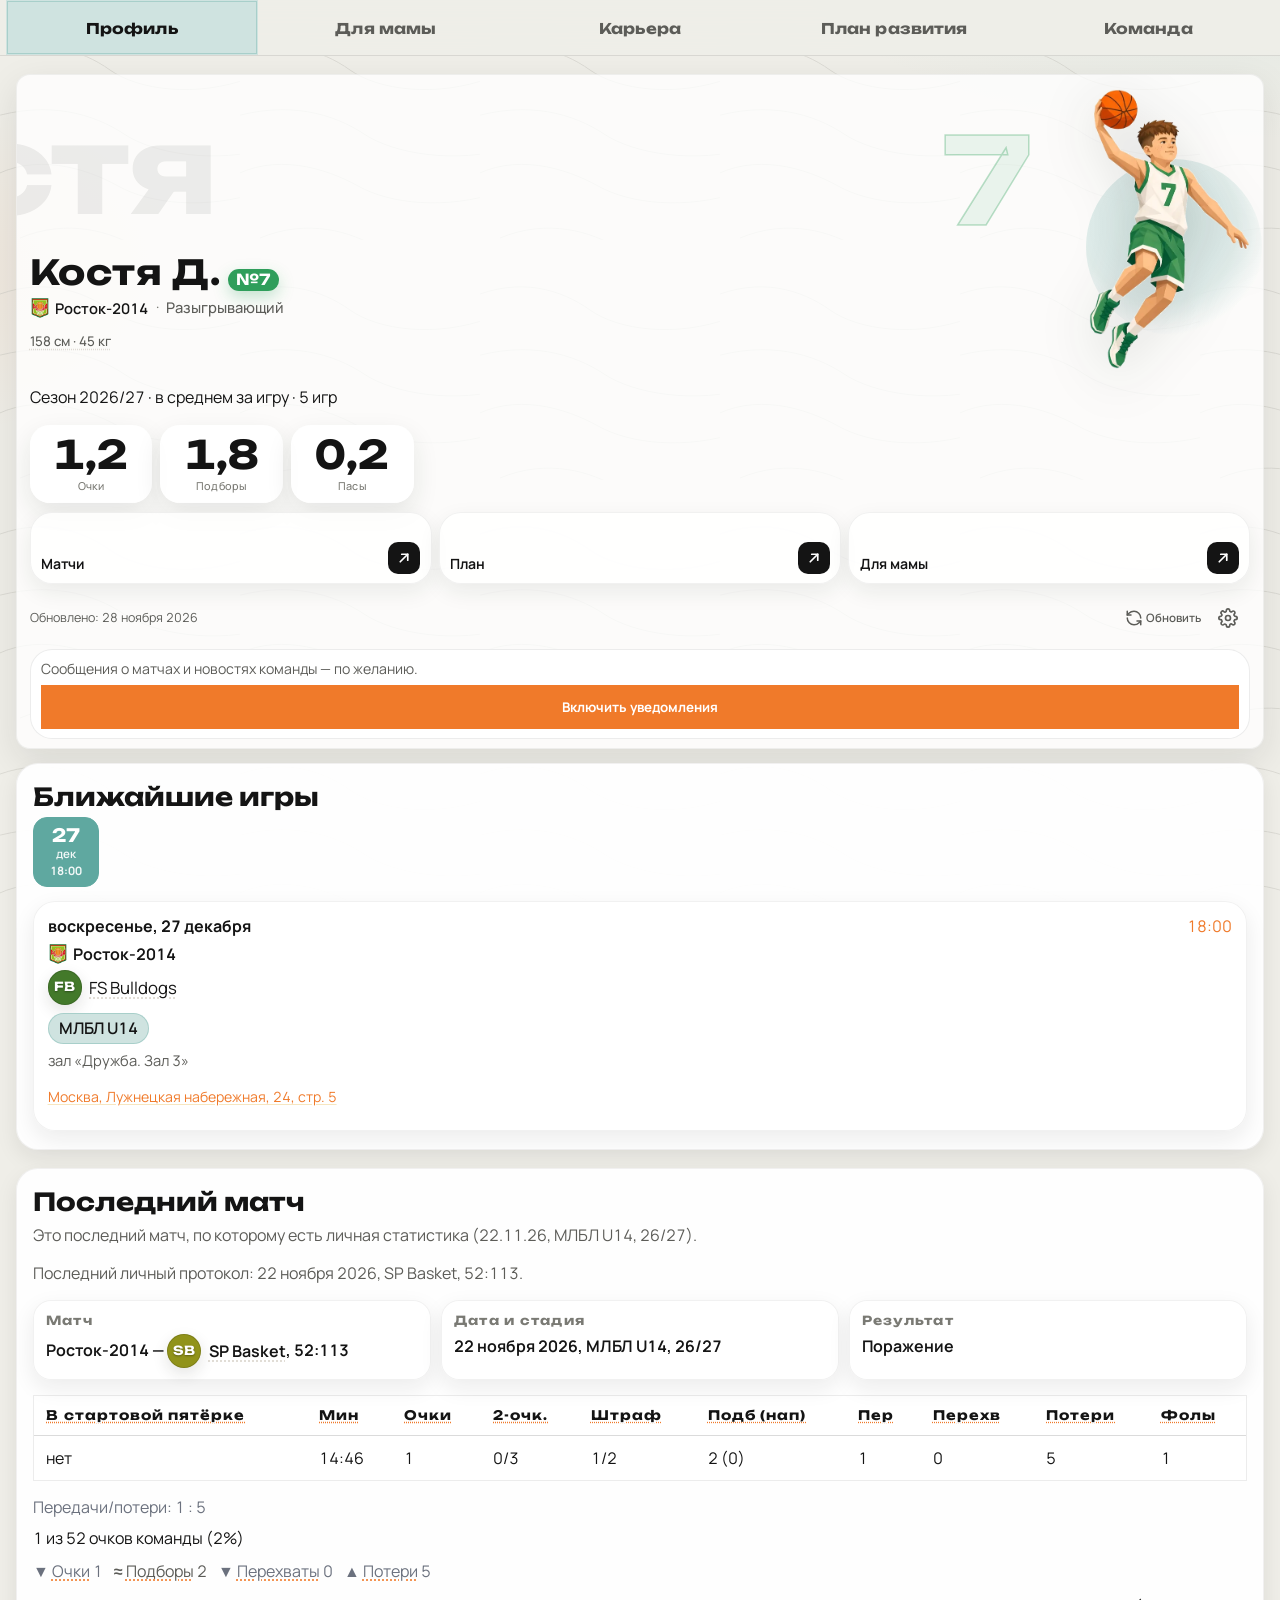
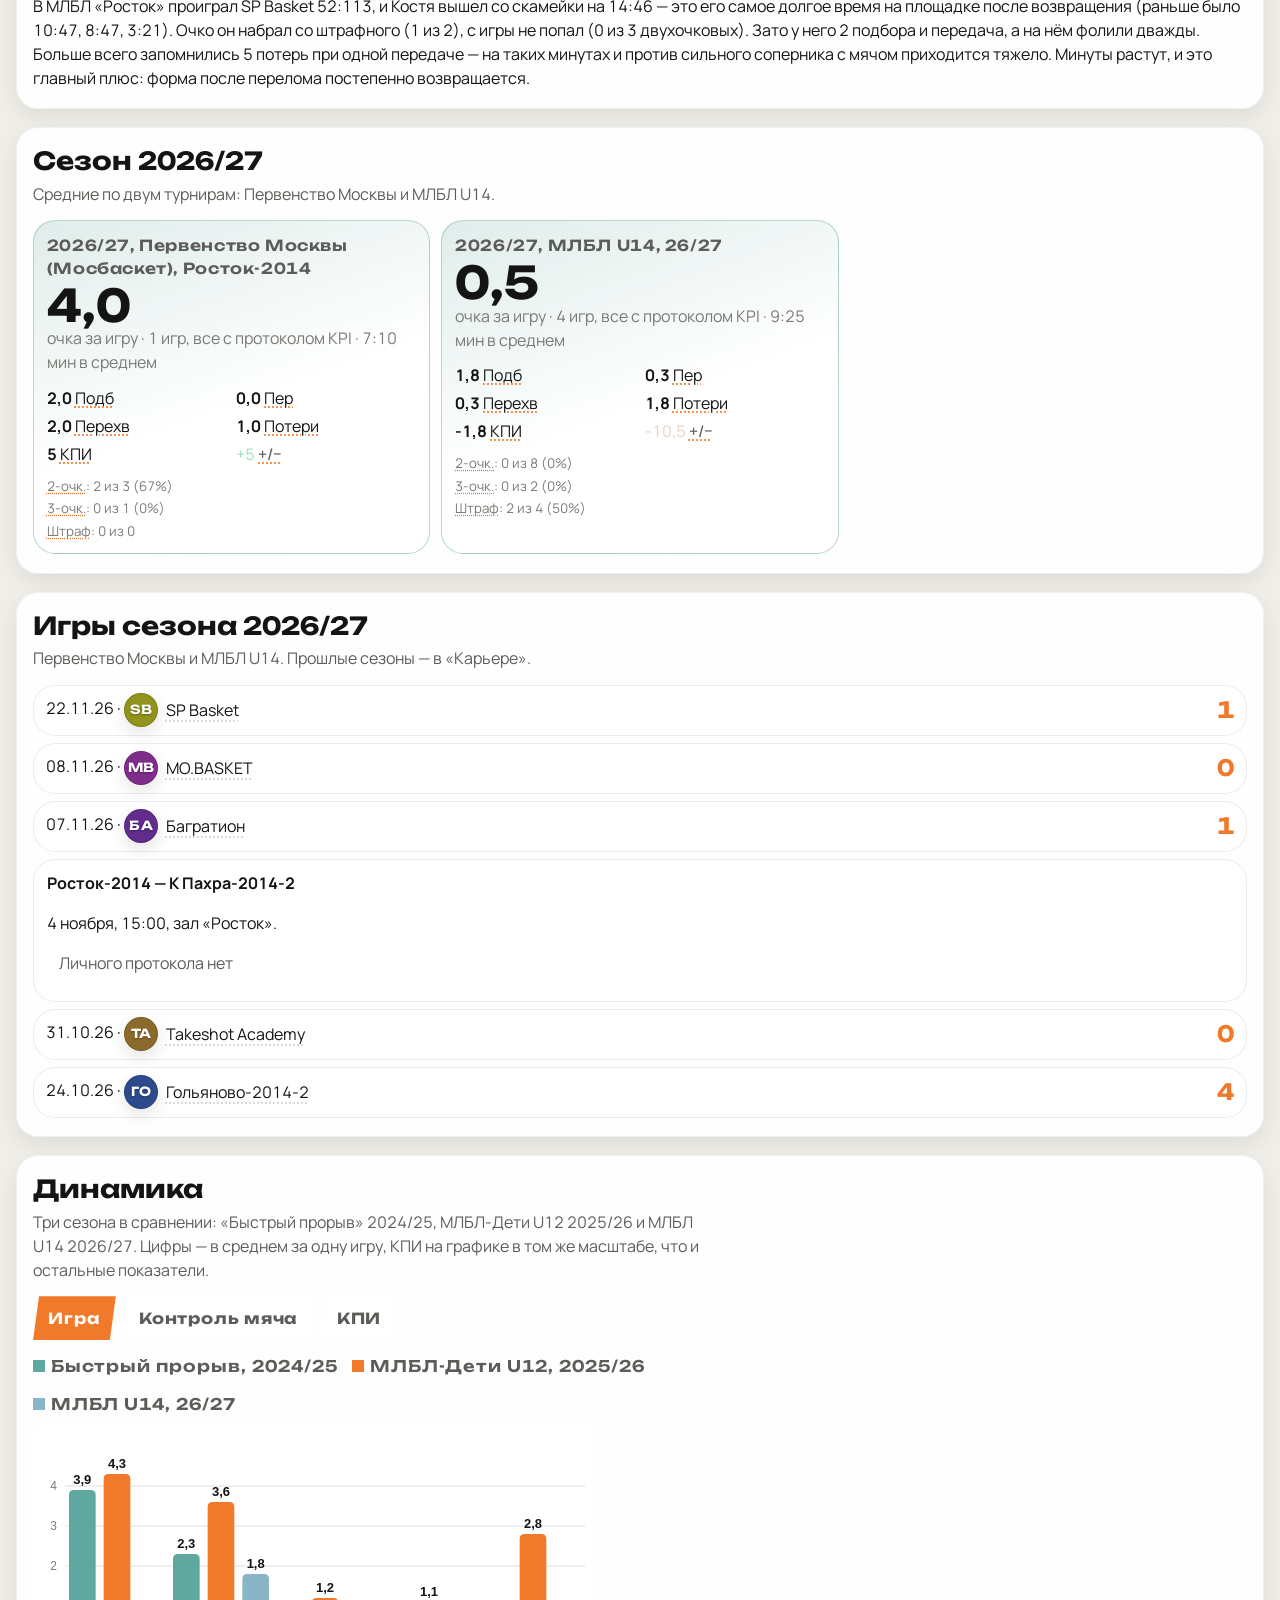
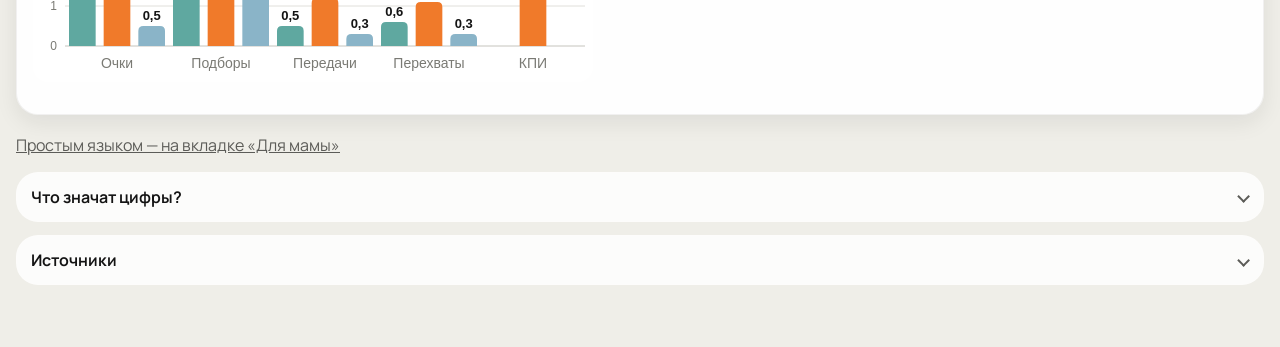
==== commit 9f1bdd3c: "Логотип клуба «Росток» рядом с названием команды на сайте Co-authored-by: workjobdub-del <workjobdub" ====
--- a/index.html
+++ b/index.html
@@ -11,9 +11,9 @@
   <link rel="apple-touch-icon" href="apple-touch-icon-v3-180.png?v=2026-11-23-01">
   <meta name="mobile-web-app-capable" content="yes">
   <title>Костя Д. — профиль</title>
-  <link rel="preload" href="fonts/fonts.css?v=2026-11-28-18" as="style">
-  <link rel="stylesheet" href="fonts/fonts.css?v=2026-11-28-18">
-  <link rel="stylesheet" href="styles.css?v=2026-11-28-18">
+  <link rel="preload" href="fonts/fonts.css?v=2026-11-28-20" as="style">
+  <link rel="stylesheet" href="fonts/fonts.css?v=2026-11-28-20">
+  <link rel="stylesheet" href="styles.css?v=2026-11-28-20">
 </head>
 <body data-page="profile">
   <a class="skip" href="#content">К содержанию</a>
@@ -56,6 +56,6 @@
   <button type="button" class="to-top" id="to-top" hidden>Наверх</button>
   <noscript>Чтобы собрать страницу из data.json, нужен JavaScript.</noscript>
   <script src="https://cdn.onesignal.com/sdks/web/v16/OneSignalSDK.page.js" defer></script>
-  <script src="app.js?v=2026-11-28-18" defer></script>
+  <script src="app.js?v=2026-11-28-20" defer></script>
 </body>
 </html>
--- a/styles.css
+++ b/styles.css
@@ -3360,6 +3360,50 @@
 
 .opp-player-name { font-weight: 650; }
 
+.rostok-team-name {
+  display: inline-flex;
+  align-items: center;
+  gap: 0.35rem;
+  vertical-align: middle;
+  max-width: 100%;
+}
+
+.rostok-team-logo {
+  width: 20px;
+  height: 20px;
+  flex: 0 0 auto;
+  object-fit: contain;
+  display: block;
+}
+
+.player-card--compact .hero-meta .rostok-team-name {
+  display: inline-flex;
+}
+
+.fixture-us {
+  margin: 0.15rem 0 0.2rem;
+  font-weight: 650;
+}
+
+.opp-legend-item--rostok .rostok-team-logo {
+  width: 18px;
+  height: 18px;
+}
+
+.page-head .lede .rostok-team-name {
+  display: inline-flex;
+}
+
+.lede-sep {
+  white-space: pre;
+}
+
+td .rostok-team-name,
+.fixture-us .rostok-team-name,
+.match-row h3 .rostok-team-name {
+  flex-wrap: wrap;
+}
+
 body[data-page="profile"] .player-card.player-card--compact {
   padding: 0.75rem 0.8rem 0.55rem;
 }
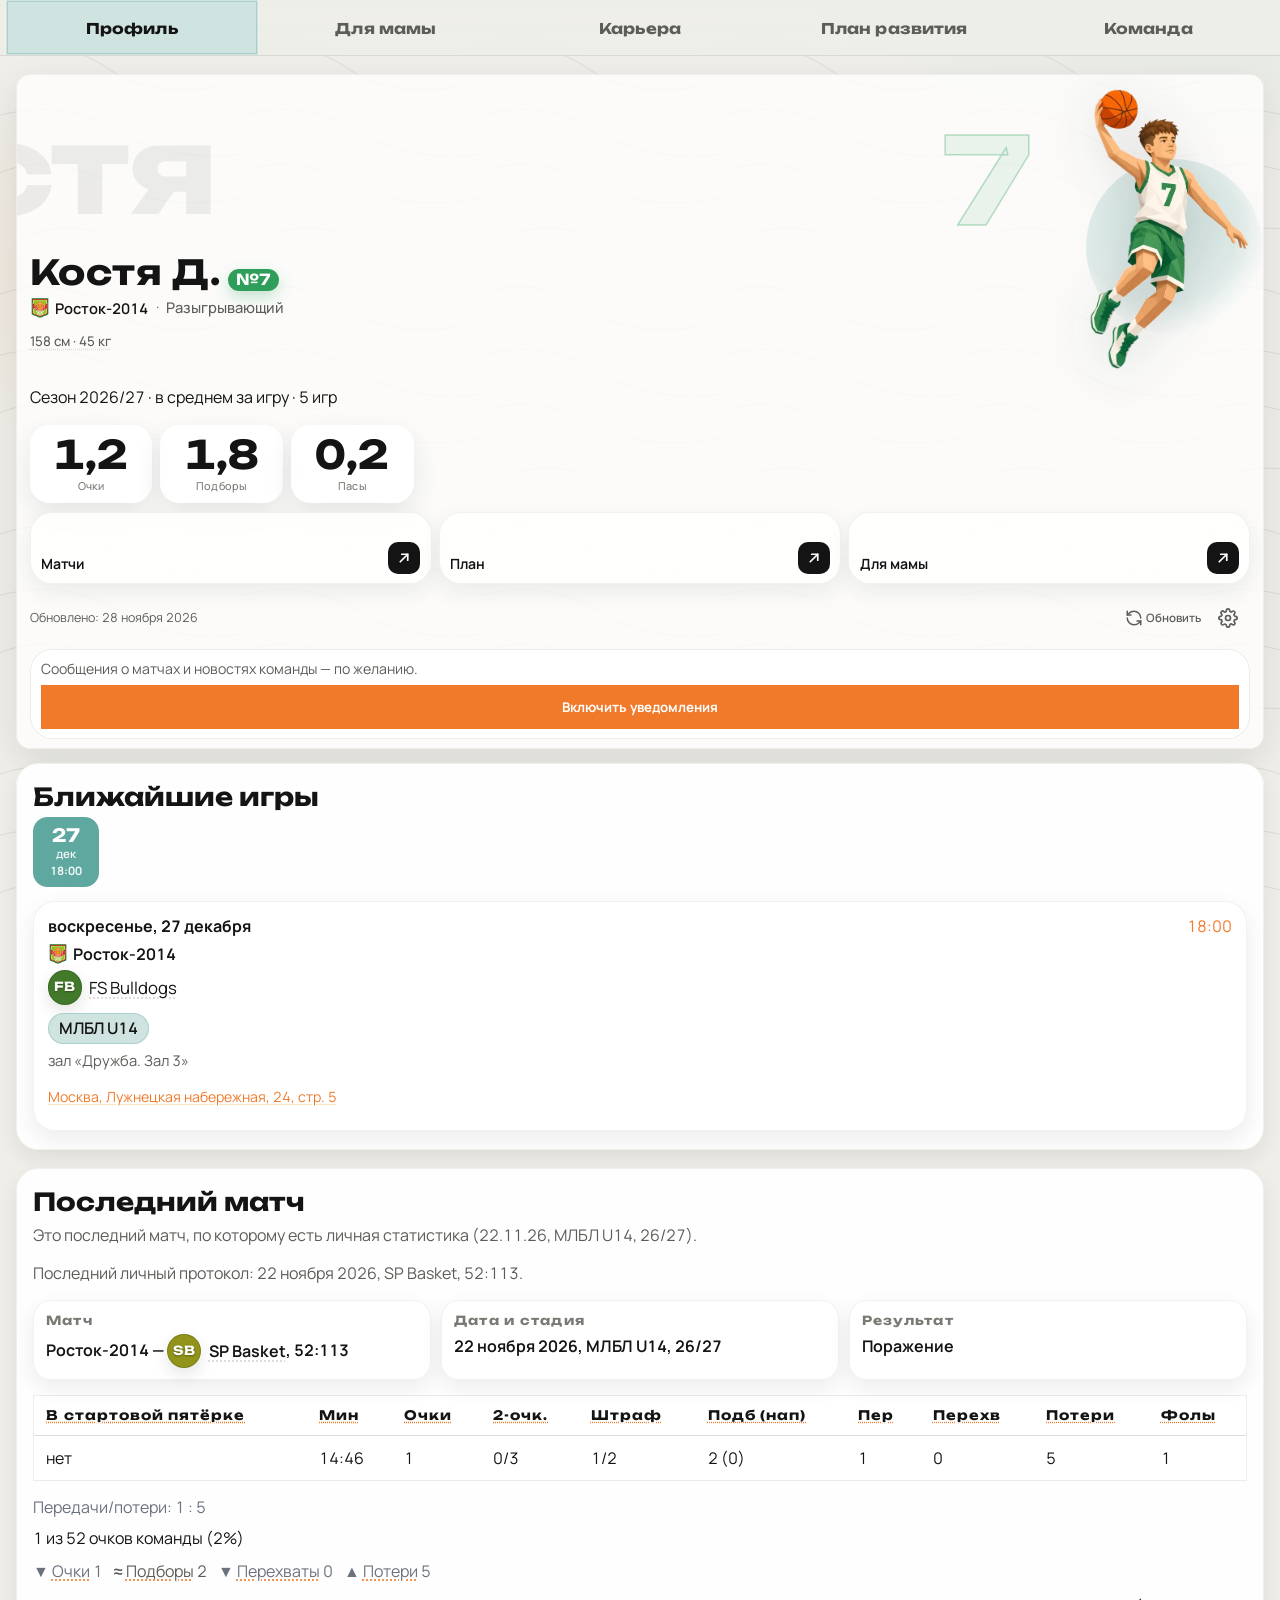
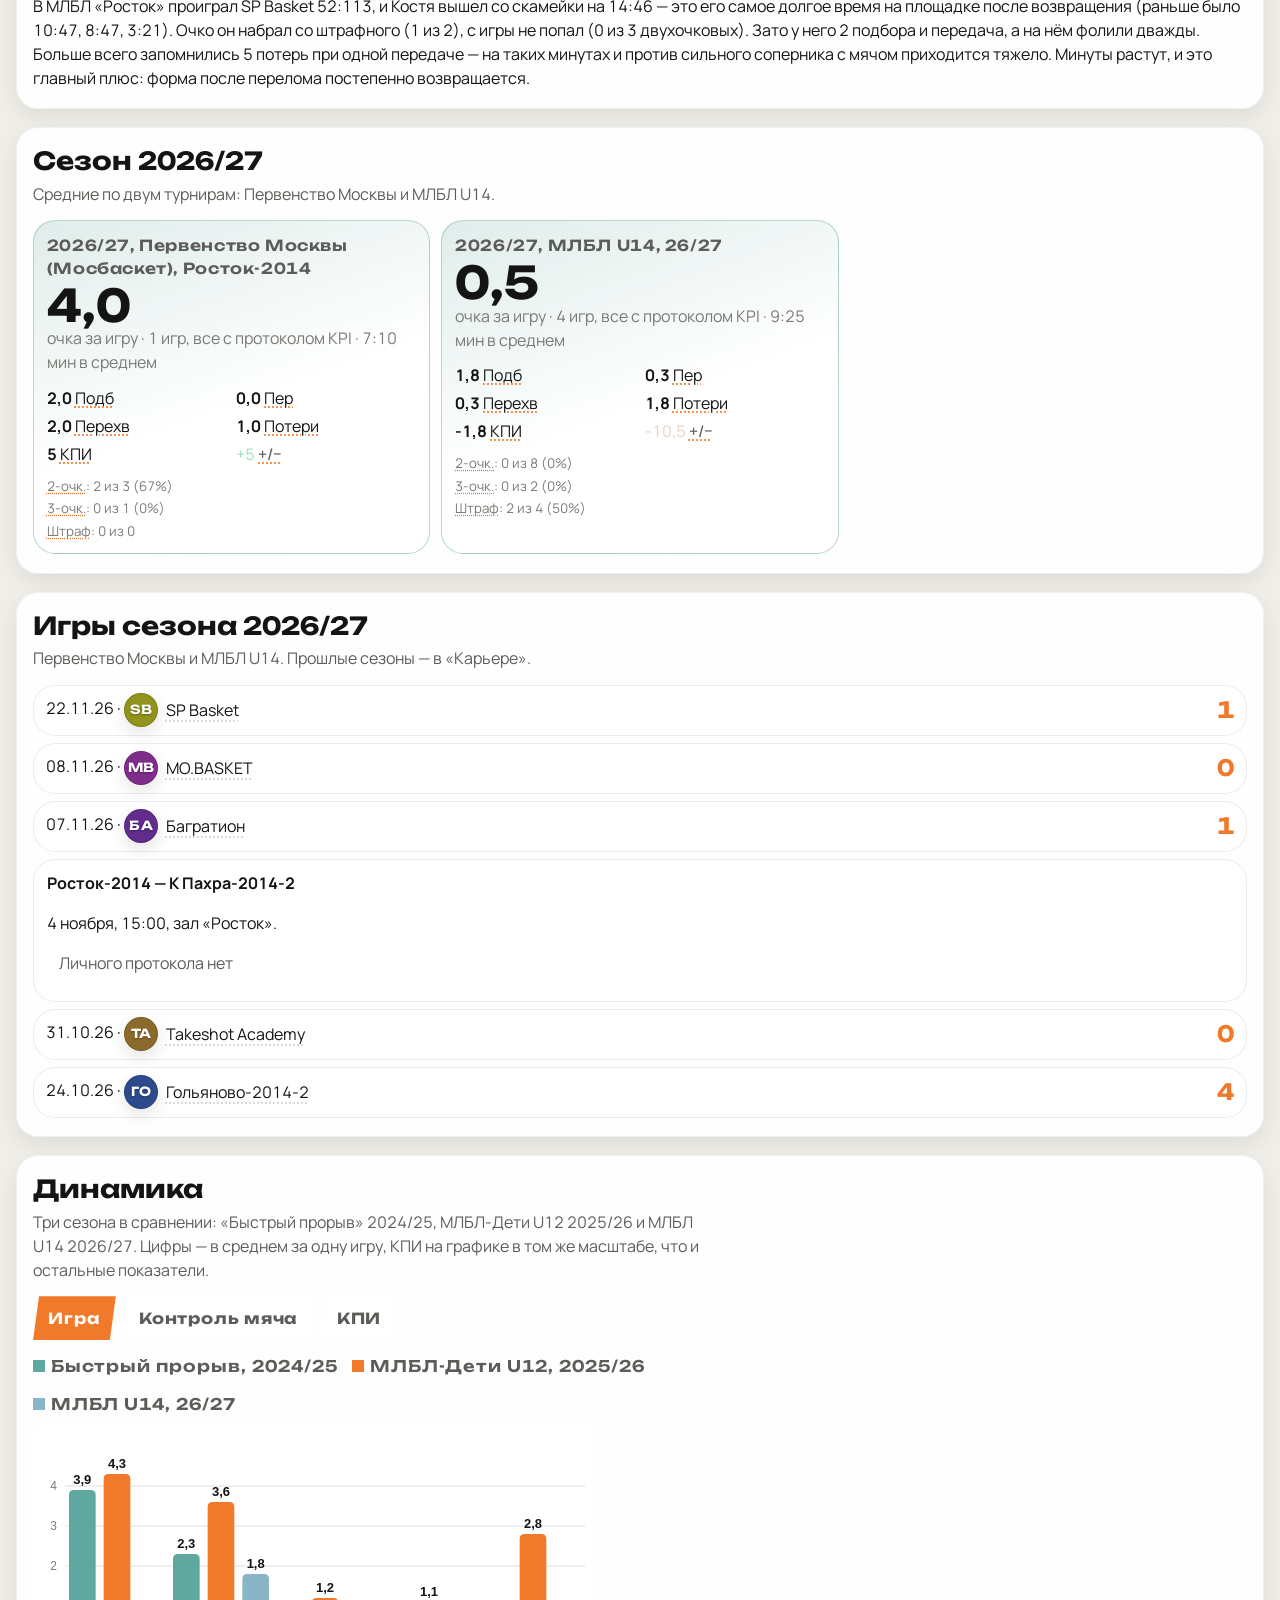
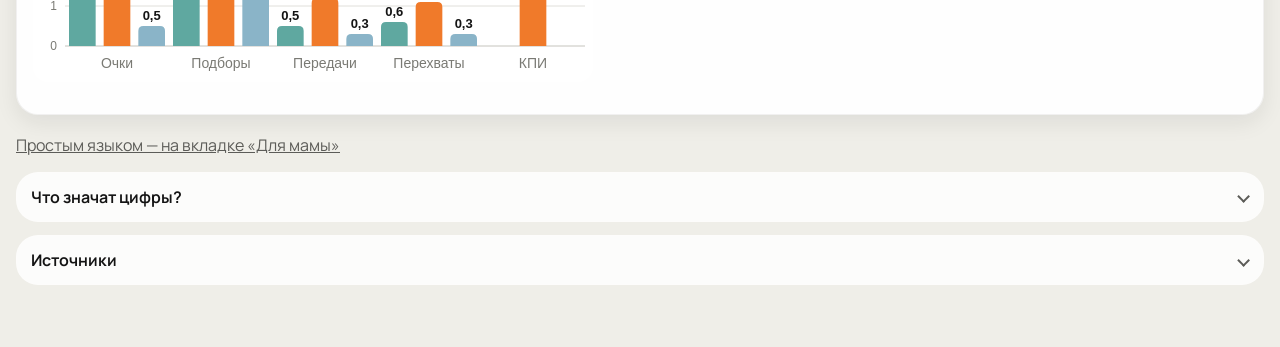
==== commit d551a711: "Обновить hero-player.webp и кэш 2026-11-28-23 Новое фото в шапке, версии ассетов в HTML, sw.js и ASS" ====
--- a/index.html
+++ b/index.html
@@ -11,9 +11,9 @@
   <link rel="apple-touch-icon" href="apple-touch-icon-v3-180.png?v=2026-11-23-01">
   <meta name="mobile-web-app-capable" content="yes">
   <title>Костя Д. — профиль</title>
-  <link rel="preload" href="fonts/fonts.css?v=2026-11-28-20" as="style">
-  <link rel="stylesheet" href="fonts/fonts.css?v=2026-11-28-20">
-  <link rel="stylesheet" href="styles.css?v=2026-11-28-20">
+  <link rel="preload" href="fonts/fonts.css?v=2026-11-28-23" as="style">
+  <link rel="stylesheet" href="fonts/fonts.css?v=2026-11-28-23">
+  <link rel="stylesheet" href="styles.css?v=2026-11-28-23">
 </head>
 <body data-page="profile">
   <a class="skip" href="#content">К содержанию</a>
@@ -56,6 +56,6 @@
   <button type="button" class="to-top" id="to-top" hidden>Наверх</button>
   <noscript>Чтобы собрать страницу из data.json, нужен JavaScript.</noscript>
   <script src="https://cdn.onesignal.com/sdks/web/v16/OneSignalSDK.page.js" defer></script>
-  <script src="app.js?v=2026-11-28-20" defer></script>
+  <script src="app.js?v=2026-11-28-23" defer></script>
 </body>
 </html>
--- a/styles.css
+++ b/styles.css
@@ -731,6 +731,80 @@
 
 .match-row p { margin: 0.15rem 0 0; color: var(--muted); }
 
+.match-row-main { min-width: 0; flex: 1 1 auto; }
+
+.match-row-aside {
+  display: flex;
+  flex-direction: column;
+  align-items: flex-end;
+  gap: 0.45rem;
+  flex: 0 0 auto;
+}
+
+.match-result {
+  display: inline-flex;
+  align-items: center;
+  gap: 0.4rem;
+  flex-wrap: wrap;
+  justify-content: flex-end;
+}
+
+.match-result-pill {
+  display: inline-block;
+  padding: 0.22rem 0.55rem;
+  border-radius: 999px;
+  font-size: 0.76rem;
+  font-weight: 700;
+  letter-spacing: 0.02em;
+  line-height: 1.2;
+  white-space: nowrap;
+}
+
+.match-result-pill.is-win {
+  background: rgba(47, 159, 88, 0.16);
+  color: #1f7a41;
+  border: 1px solid rgba(47, 159, 88, 0.32);
+}
+
+.match-result-pill.is-loss {
+  background: rgba(198, 90, 68, 0.12);
+  color: #9a4528;
+  border: 1px solid rgba(198, 90, 68, 0.28);
+}
+
+.match-result-pill.is-draw {
+  background: rgba(20, 20, 20, 0.06);
+  color: var(--muted);
+  border: 1px solid rgba(20, 20, 20, 0.1);
+}
+
+.match-result-score {
+  font-size: 1.12rem;
+  font-weight: 800;
+  font-variant-numeric: tabular-nums;
+  color: var(--ink);
+  letter-spacing: 0.02em;
+}
+
+.opp-list .opp-h2h-row {
+  display: flex;
+  flex-wrap: wrap;
+  align-items: center;
+  justify-content: space-between;
+  gap: 0.35rem 0.65rem;
+}
+
+.opp-h2h-meta {
+  flex: 1 1 auto;
+  min-width: 0;
+}
+
+.review h3 .match-result {
+  display: inline-flex;
+  vertical-align: middle;
+  margin-left: 0.25rem;
+}
+
 .status {
   flex: 0 0 auto;
   padding: 0.28rem 0.6rem;
@@ -1078,6 +1152,18 @@
   .match-row {
     flex-direction: column;
     align-items: flex-start;
+  }
+
+  .match-row-aside {
+    flex-direction: row;
+    flex-wrap: wrap;
+    align-items: center;
+    justify-content: flex-start;
+    width: 100%;
+  }
+
+  .match-result {
+    justify-content: flex-start;
   }
 
   .meter-line { grid-template-columns: 1fr; }
